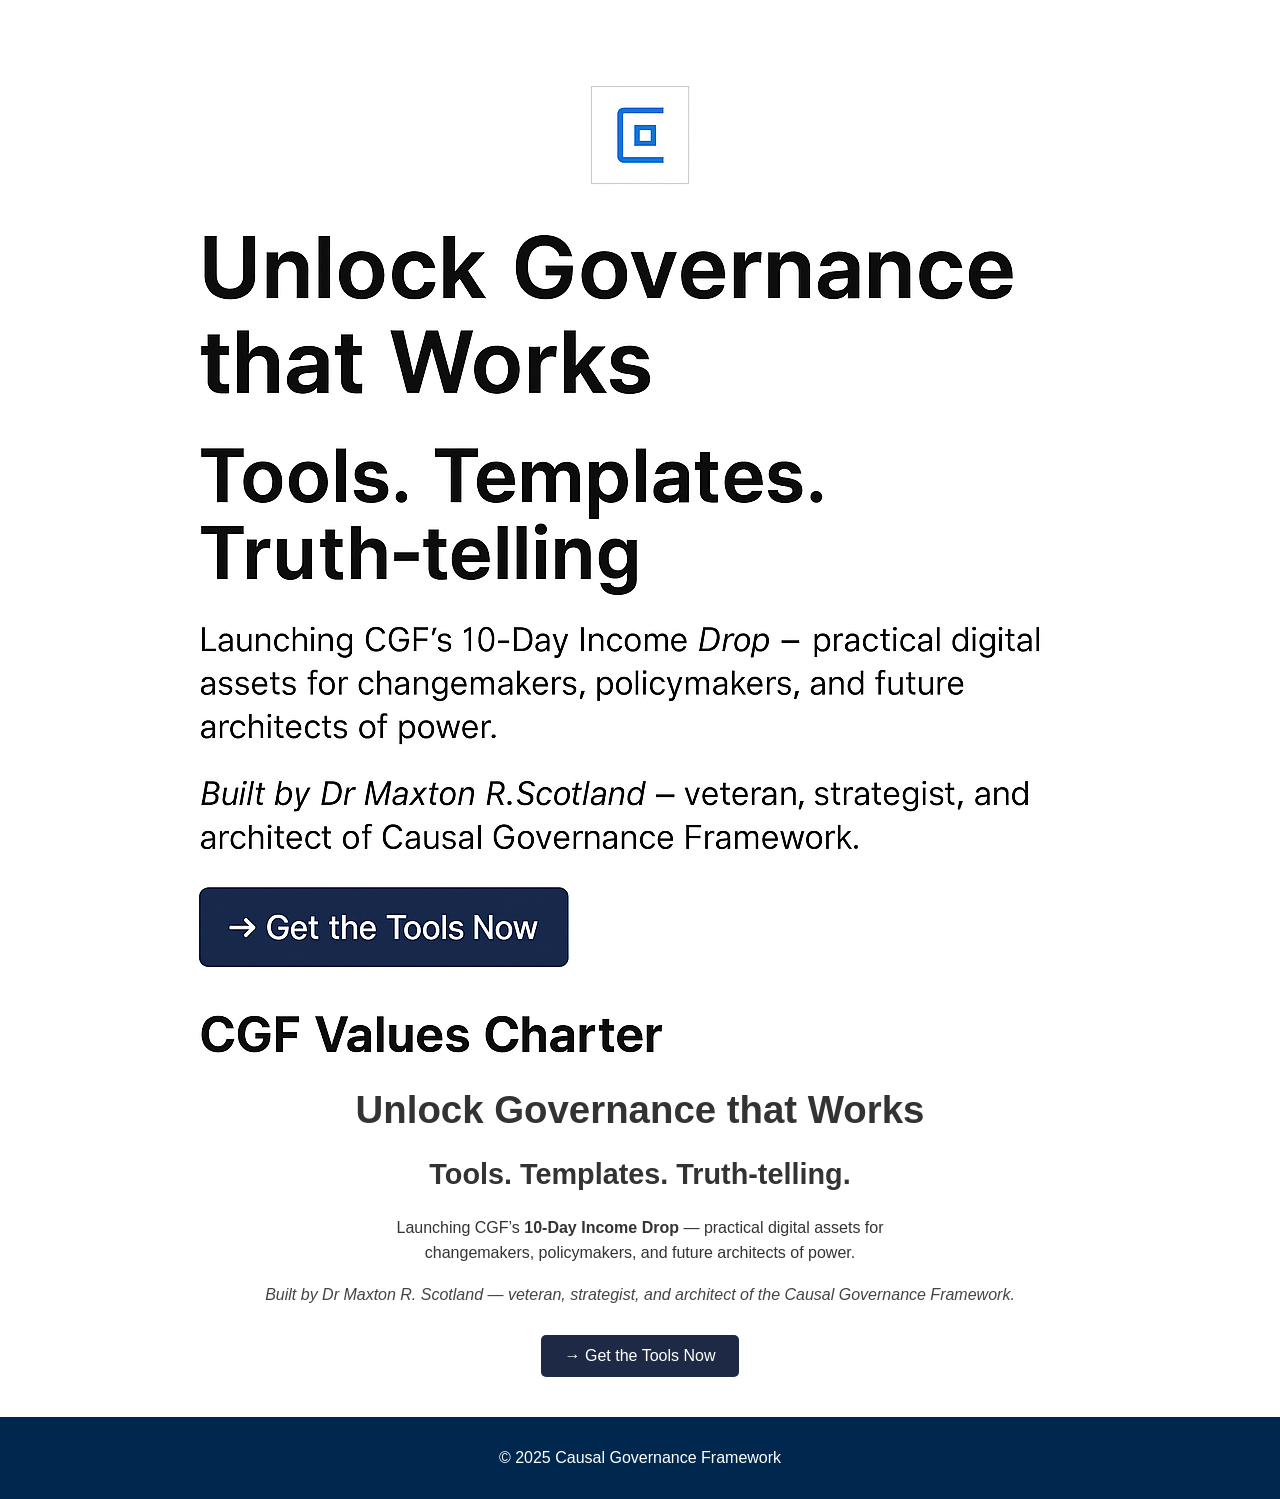
==== index.html @ 6850fcef "Initial commit" ====
<!DOCTYPE html>
<html lang="en">
<head>
    <meta charset="UTF-8">
    <meta name="viewport" content="width=device-width, initial-scale=1.0">
    <title>Causal Governance Framework</title>
    <link rel="stylesheet" href="style.css">
    <link rel="icon" href="assets/images/favicon.ico">
</head>
<body>
  <!-- CGF Homepage Hero with PNG Banner -->
  <div style="text-align: center; padding: 40px; background-color: #ffffff;">
    <img src="cgf-home-banner.png" alt="CGF Banner" style="max-width: 100%; height: auto;" />
    <h1 style="font-size: 2.4rem; font-weight: bold; margin-top: 20px;">Unlock Governance that Works</h1>
    <h2 style="font-size: 1.8rem; color: #333;">Tools. Templates. Truth-telling.</h2>
    <p style="max-width: 600px; margin: 20px auto; font-size: 1rem; line-height: 1.6;">
      Launching CGF’s <strong>10-Day Income Drop</strong> — practical digital assets for changemakers, policymakers, and future architects of power.
    </p>
    <p style="font-style: italic; color: #444;">
      Built by Dr Maxton R. Scotland — veteran, strategist, and architect of the Causal Governance Framework.
    </p>
    <a href="https://maxtonjoseph.gumroad.com" style="display: inline-block; background-color: #1e2a45; color: #fff; padding: 12px 24px; text-decoration: none; border-radius: 5px; margin-top: 15px;">
      → Get the Tools Now
    </a>
  </div>

  <footer>
    <p>&copy; 2025 Causal Governance Framework</p>
  </footer>
</body>


</html>
---- style.css ----
body {
    font-family: 'Inter', sans-serif;
    margin: 0;
    padding: 0;
    background-color: #f9f9f9;
    color: #333;
}
header {
    background-color: #00274d;
    color: white;
    padding: 1rem;
    text-align: center;
}
#logo {
    height: 60px;
}
main {
    padding: 2rem;
}
footer {
    background-color: #00274d;
    color: white;
    text-align: center;
    padding: 1rem;
}
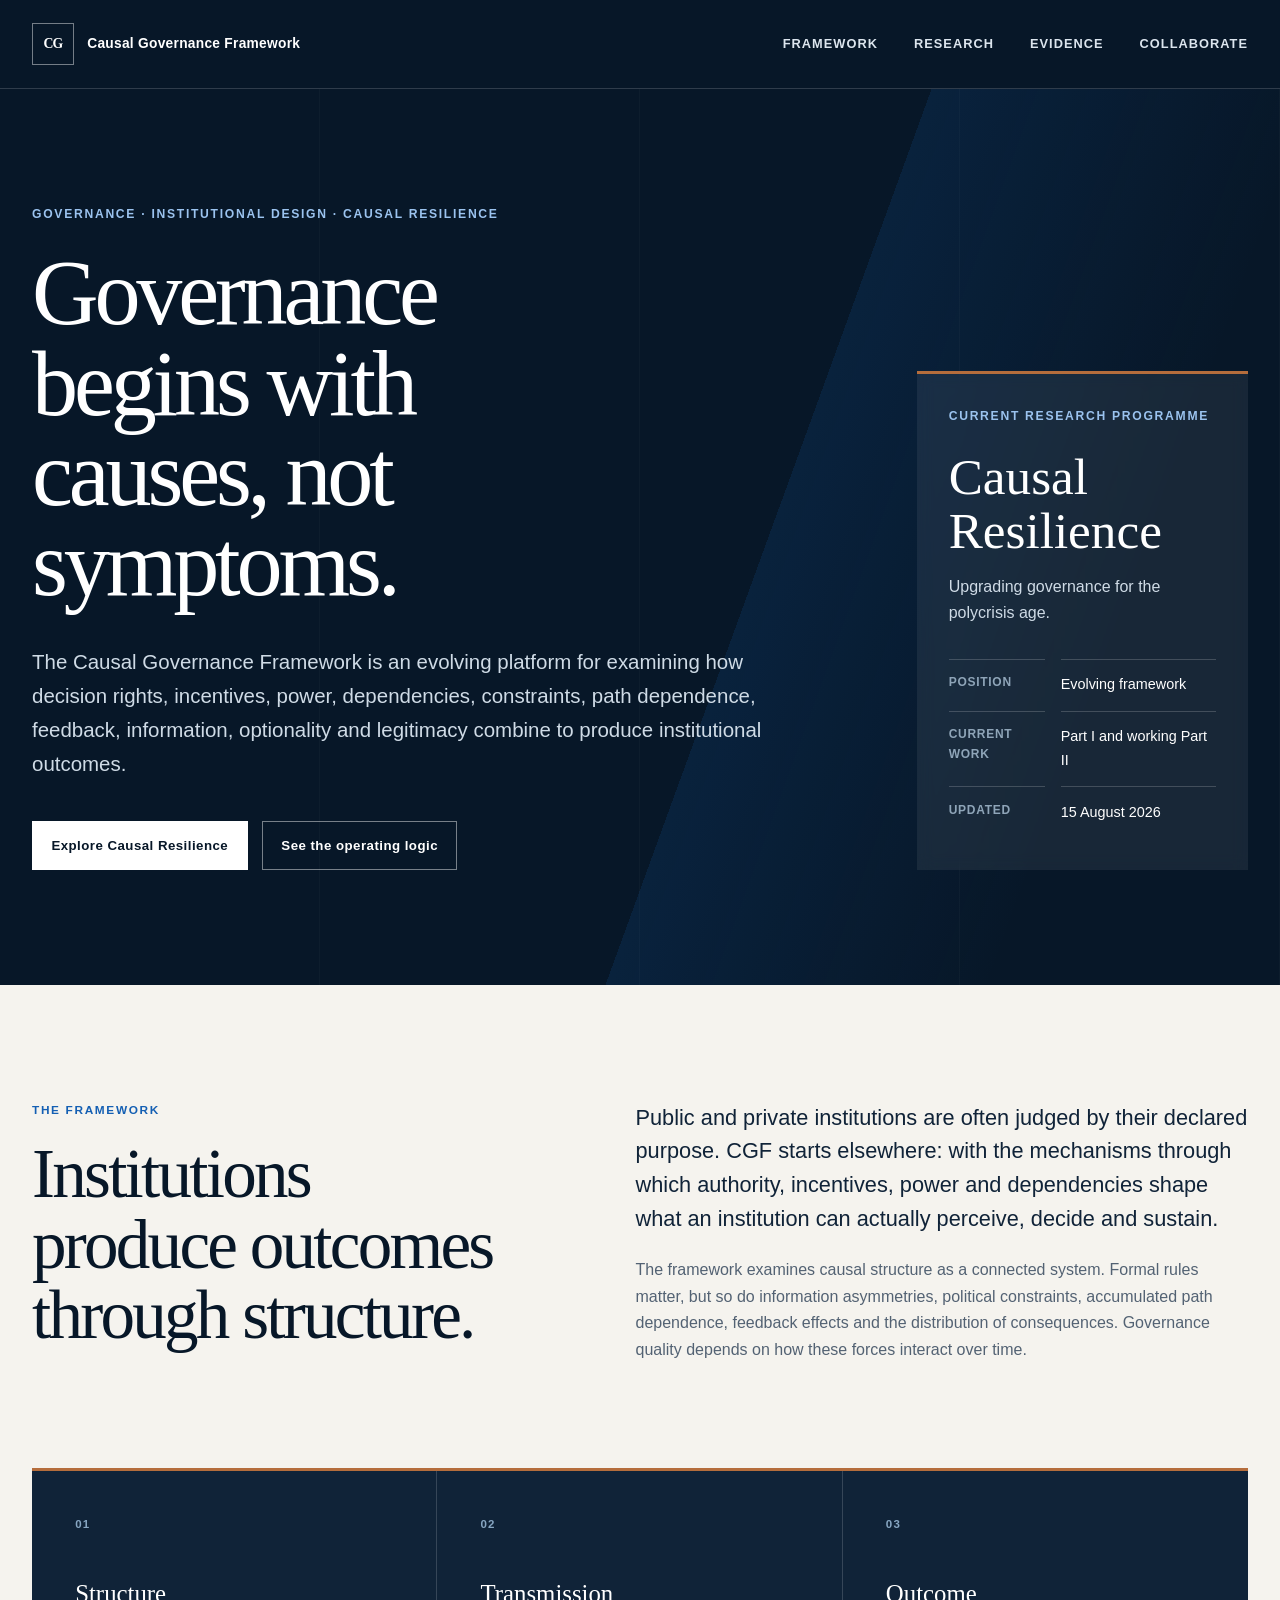
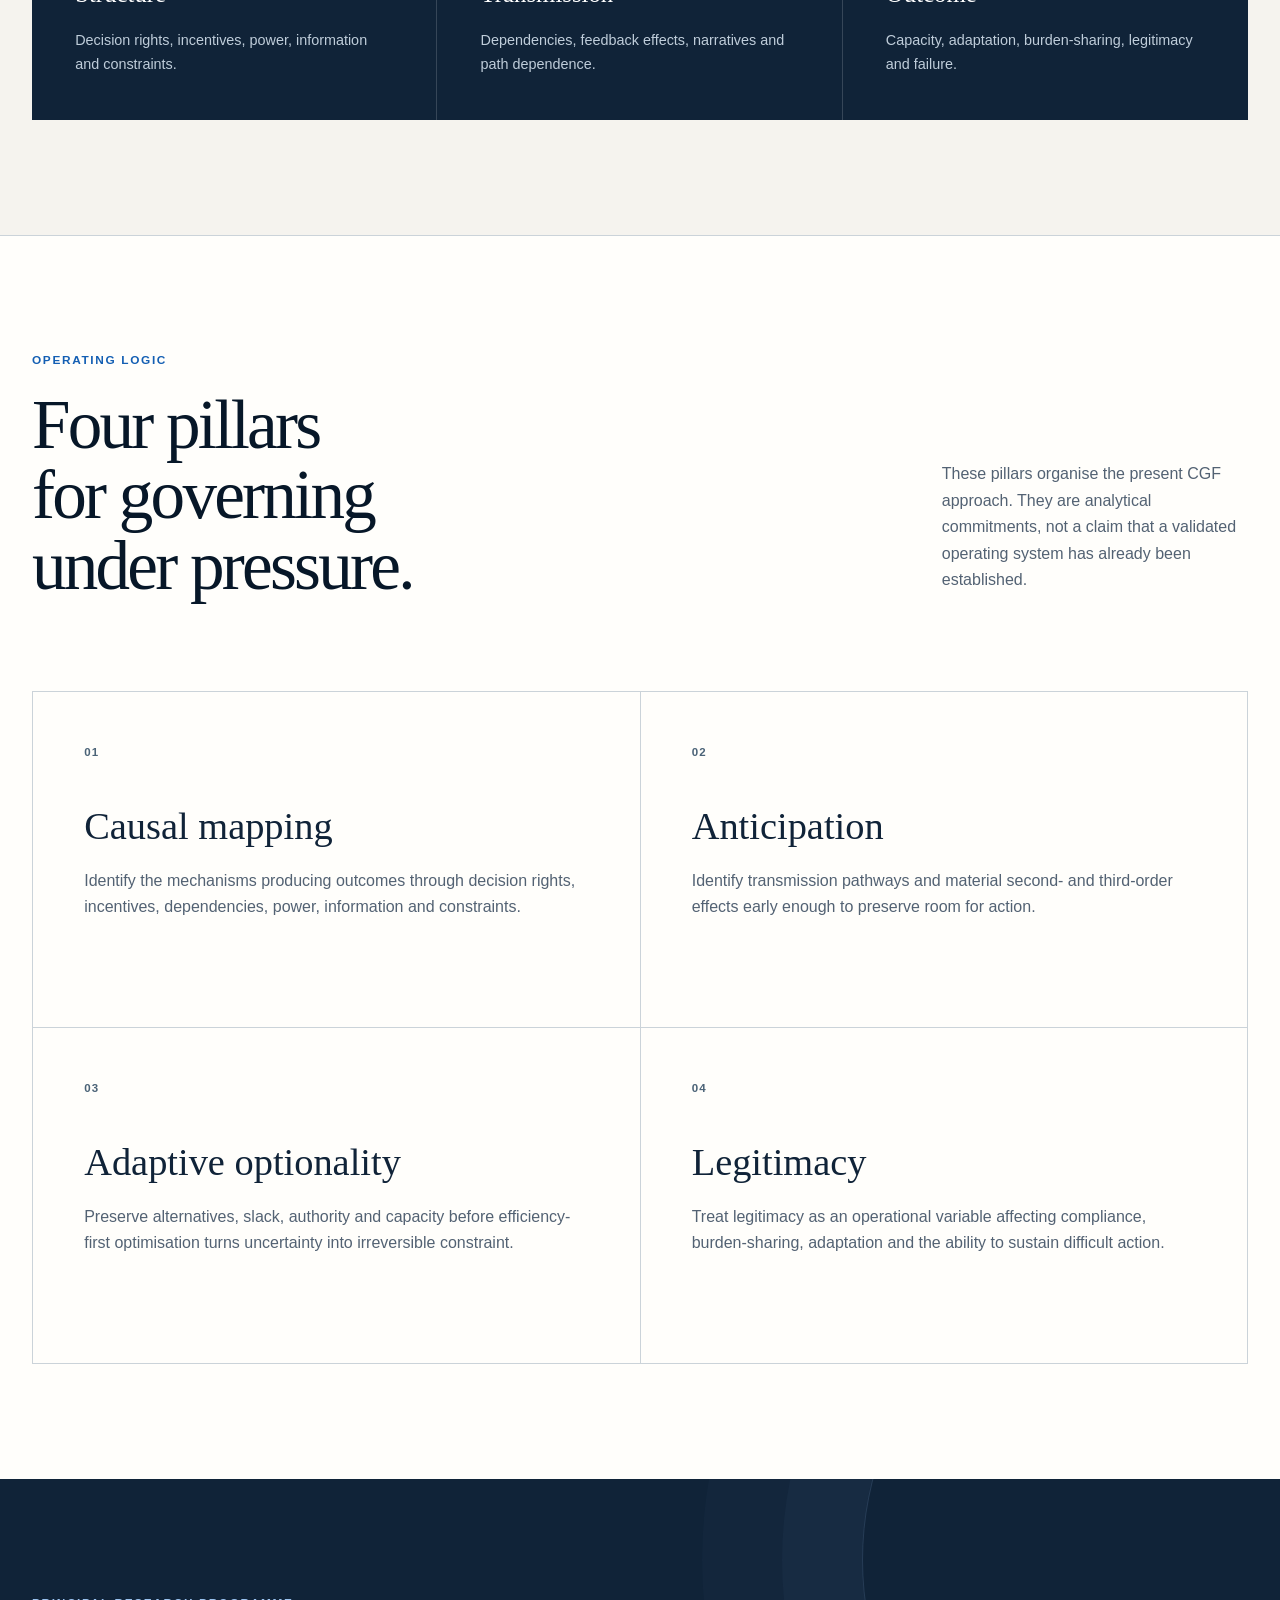
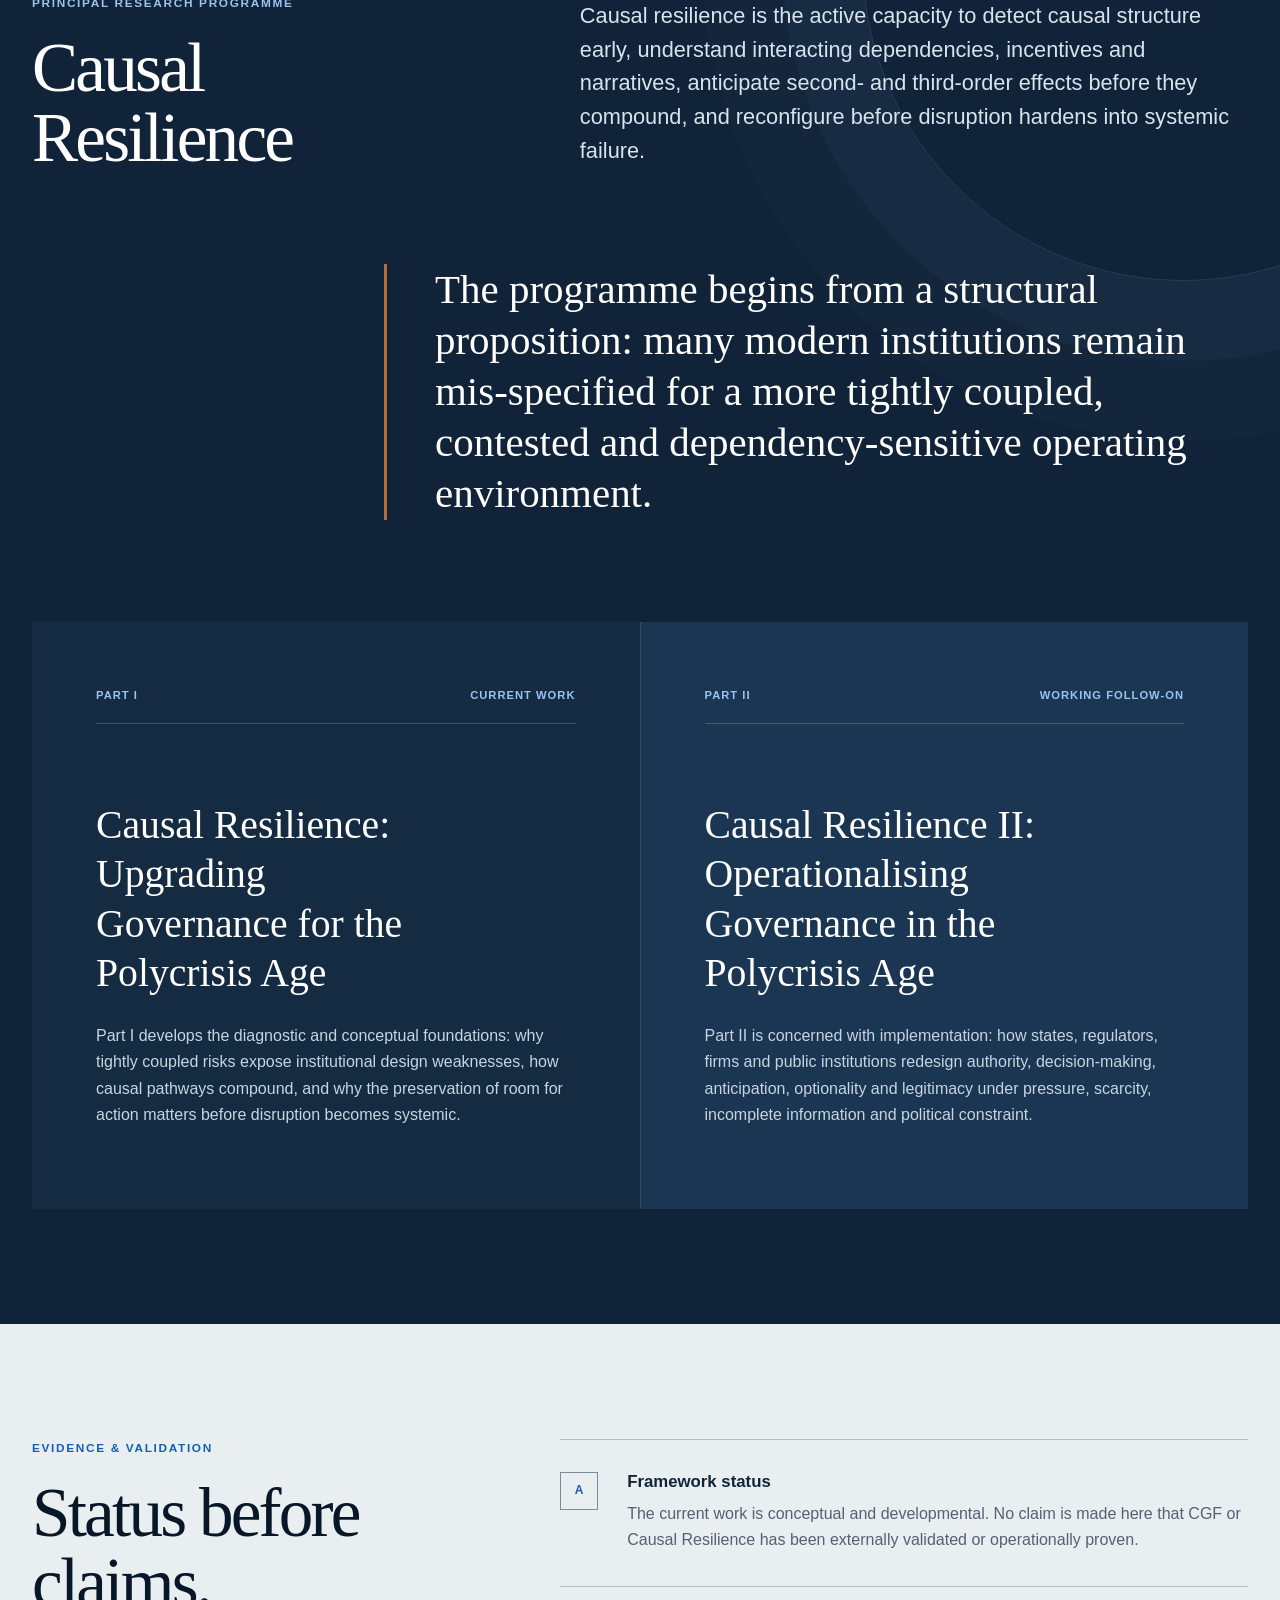
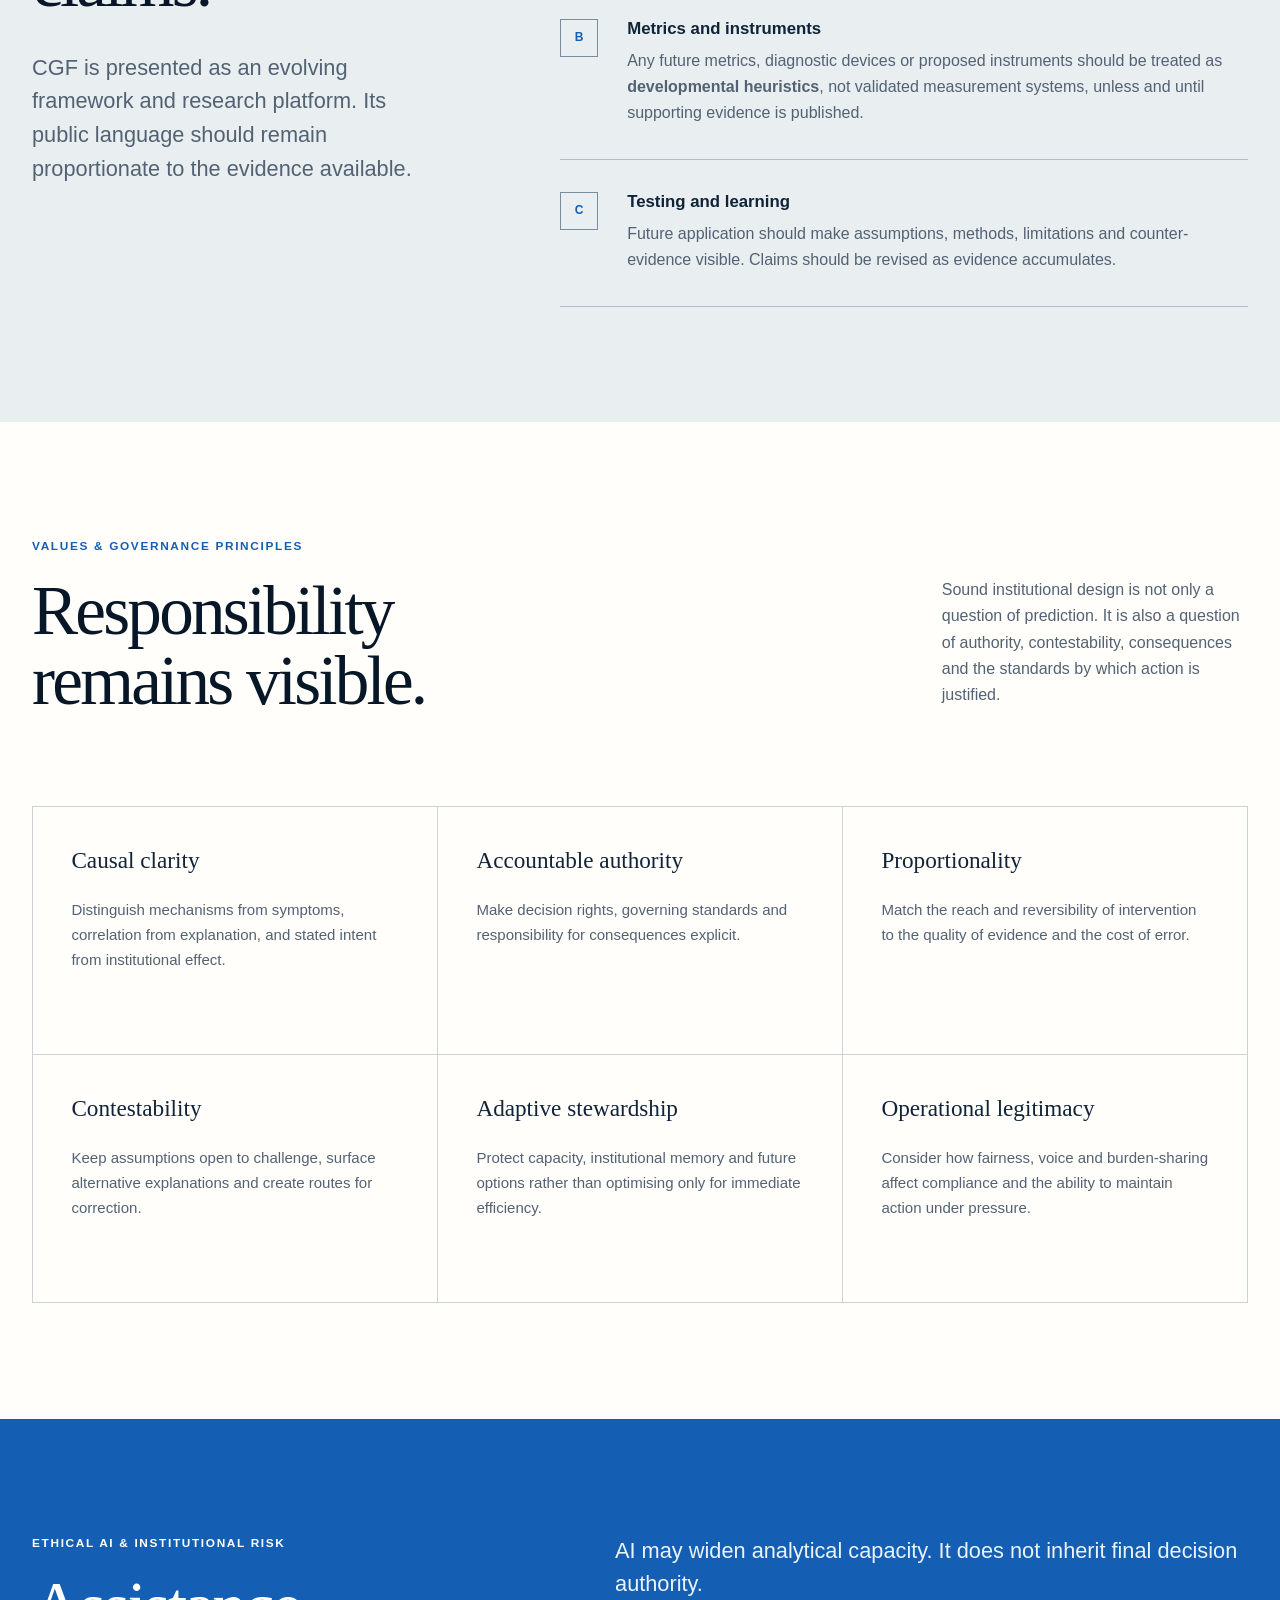
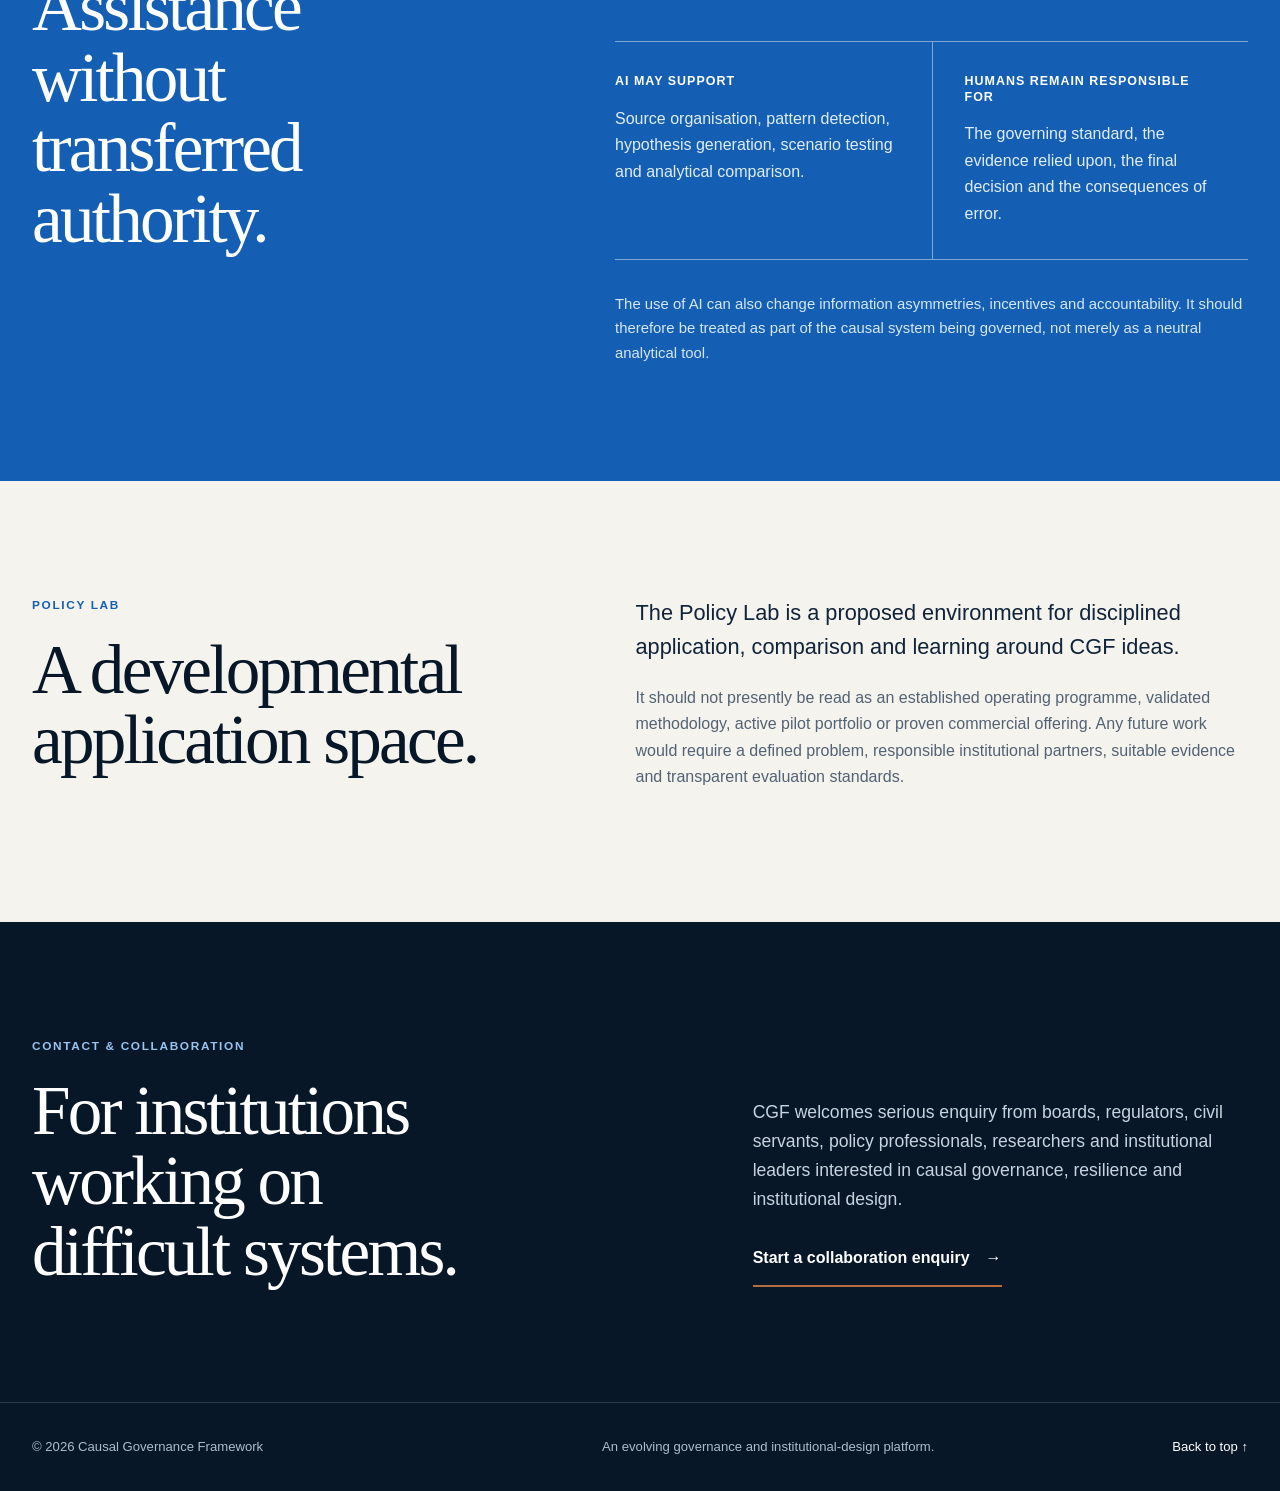
==== commit d5eb4ac1: "Rebuild CGF website for current Causal Resilience position" ====
--- a/index.html
+++ b/index.html
@@ -1,34 +1,307 @@
-
-<!DOCTYPE html>
-<html lang="en">
+<!doctype html>
+<html lang="en-GB">
 <head>
-    <meta charset="UTF-8">
-    <meta name="viewport" content="width=device-width, initial-scale=1.0">
-    <title>Causal Governance Framework</title>
-    <link rel="stylesheet" href="style.css">
-    <link rel="icon" href="assets/images/favicon.ico">
+  <meta charset="utf-8">
+  <meta name="viewport" content="width=device-width, initial-scale=1">
+  <title>Causal Governance Framework | Governance for the Polycrisis Age</title>
+  <meta name="description" content="An evolving governance and institutional-design framework for understanding causal structure and building resilience under conditions of complexity and constraint.">
+  <meta name="theme-color" content="#071728">
+  <meta name="robots" content="index, follow">
+  <link rel="canonical" href="https://www.causalgovernance.org/">
+  <link rel="icon" type="image/png" href="og.png">
+  <link rel="manifest" href="manifest.json">
+  <meta property="og:type" content="website">
+  <meta property="og:site_name" content="Causal Governance Framework">
+  <meta property="og:title" content="Causal Governance Framework | Governance for the Polycrisis Age">
+  <meta property="og:description" content="An evolving governance and institutional-design framework, and the home of the Causal Resilience research programme.">
+  <meta property="og:url" content="https://www.causalgovernance.org/">
+  <meta property="og:image" content="https://www.causalgovernance.org/og.png">
+  <meta property="og:image:width" content="1728">
+  <meta property="og:image:height" content="910">
+  <meta property="og:image:alt" content="Causal Governance Framework — Governance begins with causes, not symptoms.">
+  <meta name="twitter:card" content="summary_large_image">
+  <meta name="twitter:title" content="Causal Governance Framework | Governance for the Polycrisis Age">
+  <meta name="twitter:description" content="An evolving governance and institutional-design framework, and the home of the Causal Resilience research programme.">
+  <meta name="twitter:image" content="https://www.causalgovernance.org/og.png">
+  <meta name="twitter:image:alt" content="Causal Governance Framework — Governance begins with causes, not symptoms.">
+  <link rel="stylesheet" href="style.css">
 </head>
-<body>
-  <!-- CGF Homepage Hero with PNG Banner -->
-  <div style="text-align: center; padding: 40px; background-color: #ffffff;">
-    <img src="cgf-home-banner.png" alt="CGF Banner" style="max-width: 100%; height: auto;" />
-    <h1 style="font-size: 2.4rem; font-weight: bold; margin-top: 20px;">Unlock Governance that Works</h1>
-    <h2 style="font-size: 1.8rem; color: #333;">Tools. Templates. Truth-telling.</h2>
-    <p style="max-width: 600px; margin: 20px auto; font-size: 1rem; line-height: 1.6;">
-      Launching CGF’s <strong>10-Day Income Drop</strong> — practical digital assets for changemakers, policymakers, and future architects of power.
-    </p>
-    <p style="font-style: italic; color: #444;">
-      Built by Dr Maxton R. Scotland — veteran, strategist, and architect of the Causal Governance Framework.
-    </p>
-    <a href="https://maxtonjoseph.gumroad.com" style="display: inline-block; background-color: #1e2a45; color: #fff; padding: 12px 24px; text-decoration: none; border-radius: 5px; margin-top: 15px;">
-      → Get the Tools Now
-    </a>
-  </div>
-
-  <footer>
-    <p>&copy; 2025 Causal Governance Framework</p>
+<body id="top">
+  <a class="skip-link" href="#main-content">Skip to main content</a>
+
+  <header class="site-header">
+    <div class="shell header-inner">
+      <a class="brand" href="#top" aria-label="Causal Governance Framework home">
+        <span class="brand-mark" aria-hidden="true">CG</span>
+        <span class="brand-name">Causal Governance Framework</span>
+      </a>
+      <nav aria-label="Primary navigation">
+        <a href="#framework">Framework</a>
+        <a href="#research">Research</a>
+        <a href="#evidence">Evidence</a>
+        <a href="#collaborate">Collaborate</a>
+      </nav>
+    </div>
+  </header>
+
+  <main id="main-content" tabindex="-1">
+    <section class="hero" aria-labelledby="hero-title">
+      <div class="shell hero-grid">
+        <div class="hero-copy">
+          <p class="eyebrow">Governance &middot; Institutional design &middot; Causal resilience</p>
+          <h1 id="hero-title">Governance begins with causes, not symptoms.</h1>
+          <p class="hero-lede">The Causal Governance Framework is an evolving platform for examining how decision rights, incentives, power, dependencies, constraints, path dependence, feedback, information, optionality and legitimacy combine to produce institutional outcomes.</p>
+          <div class="hero-actions">
+            <a class="button button-primary" href="#research">Explore Causal Resilience</a>
+            <a class="button button-secondary" href="#framework">See the operating logic</a>
+          </div>
+        </div>
+
+        <aside class="status-card" aria-labelledby="status-title">
+          <p class="status-kicker">Current research programme</p>
+          <h2 id="status-title">Causal Resilience</h2>
+          <p>Upgrading governance for the polycrisis age.</p>
+          <dl>
+            <dt>Position</dt>
+            <dd>Evolving framework</dd>
+            <dt>Current work</dt>
+            <dd>Part I and working Part II</dd>
+            <dt>Updated</dt>
+            <dd>15 August 2026</dd>
+          </dl>
+        </aside>
+      </div>
+    </section>
+
+    <section class="section section-opening" id="framework" aria-labelledby="framework-title">
+      <div class="shell opening-grid">
+        <div>
+          <p class="section-label">The framework</p>
+          <h2 class="display-heading" id="framework-title">Institutions produce outcomes through structure.</h2>
+        </div>
+        <div class="opening-copy">
+          <p class="lead">Public and private institutions are often judged by their declared purpose. CGF starts elsewhere: with the mechanisms through which authority, incentives, power and dependencies shape what an institution can actually perceive, decide and sustain.</p>
+          <p>The framework examines causal structure as a connected system. Formal rules matter, but so do information asymmetries, political constraints, accumulated path dependence, feedback effects and the distribution of consequences. Governance quality depends on how these forces interact over time.</p>
+        </div>
+      </div>
+
+      <div class="shell mechanism-strip" aria-label="Core causal sequence">
+        <div>
+          <span>01</span>
+          <strong>Structure</strong>
+          <p>Decision rights, incentives, power, information and constraints.</p>
+        </div>
+        <div>
+          <span>02</span>
+          <strong>Transmission</strong>
+          <p>Dependencies, feedback effects, narratives and path dependence.</p>
+        </div>
+        <div>
+          <span>03</span>
+          <strong>Outcome</strong>
+          <p>Capacity, adaptation, burden-sharing, legitimacy and failure.</p>
+        </div>
+      </div>
+    </section>
+
+    <section class="section pillars-section" aria-labelledby="pillars-title">
+      <div class="shell">
+        <div class="section-heading-row">
+          <div>
+            <p class="section-label">Operating logic</p>
+            <h2 class="display-heading" id="pillars-title">Four pillars for governing under pressure.</h2>
+          </div>
+          <p>These pillars organise the present CGF approach. They are analytical commitments, not a claim that a validated operating system has already been established.</p>
+        </div>
+
+        <ol class="pillar-grid">
+          <li>
+            <span class="pillar-number">01</span>
+            <h3>Causal mapping</h3>
+            <p>Identify the mechanisms producing outcomes through decision rights, incentives, dependencies, power, information and constraints.</p>
+          </li>
+          <li>
+            <span class="pillar-number">02</span>
+            <h3>Anticipation</h3>
+            <p>Identify transmission pathways and material second- and third-order effects early enough to preserve room for action.</p>
+          </li>
+          <li>
+            <span class="pillar-number">03</span>
+            <h3>Adaptive optionality</h3>
+            <p>Preserve alternatives, slack, authority and capacity before efficiency-first optimisation turns uncertainty into irreversible constraint.</p>
+          </li>
+          <li>
+            <span class="pillar-number">04</span>
+            <h3>Legitimacy</h3>
+            <p>Treat legitimacy as an operational variable affecting compliance, burden-sharing, adaptation and the ability to sustain difficult action.</p>
+          </li>
+        </ol>
+      </div>
+    </section>
+
+    <section class="section research-section" id="research" aria-labelledby="research-title">
+      <div class="shell">
+        <div class="research-intro">
+          <div>
+            <p class="section-label section-label-light">Principal research programme</p>
+            <h2 class="display-heading" id="research-title">Causal Resilience</h2>
+          </div>
+          <p class="lead">Causal resilience is the active capacity to detect causal structure early, understand interacting dependencies, incentives and narratives, anticipate second- and third-order effects before they compound, and reconfigure before disruption hardens into systemic failure.</p>
+        </div>
+
+        <p class="research-proposition">The programme begins from a structural proposition: many modern institutions remain mis-specified for a more tightly coupled, contested and dependency-sensitive operating environment.</p>
+
+        <div class="research-parts">
+          <article class="research-card">
+            <div class="card-status">
+              <span>Part I</span>
+              <span>Current work</span>
+            </div>
+            <h3>Causal Resilience: Upgrading Governance for the Polycrisis Age</h3>
+            <p>Part I develops the diagnostic and conceptual foundations: why tightly coupled risks expose institutional design weaknesses, how causal pathways compound, and why the preservation of room for action matters before disruption becomes systemic.</p>
+          </article>
+
+          <article class="research-card research-card-accent">
+            <div class="card-status">
+              <span>Part II</span>
+              <span>Working follow-on</span>
+            </div>
+            <h3>Causal Resilience II: Operationalising Governance in the Polycrisis Age</h3>
+            <p>Part II is concerned with implementation: how states, regulators, firms and public institutions redesign authority, decision-making, anticipation, optionality and legitimacy under pressure, scarcity, incomplete information and political constraint.</p>
+          </article>
+        </div>
+      </div>
+    </section>
+
+    <section class="section evidence-section" id="evidence" aria-labelledby="evidence-title">
+      <div class="shell evidence-grid">
+        <div class="evidence-heading">
+          <p class="section-label">Evidence &amp; validation</p>
+          <h2 class="display-heading" id="evidence-title">Status before claims.</h2>
+          <p class="lead">CGF is presented as an evolving framework and research platform. Its public language should remain proportionate to the evidence available.</p>
+        </div>
+
+        <div class="status-list">
+          <article>
+            <span class="status-symbol" aria-hidden="true">A</span>
+            <div>
+              <h3>Framework status</h3>
+              <p>The current work is conceptual and developmental. No claim is made here that CGF or Causal Resilience has been externally validated or operationally proven.</p>
+            </div>
+          </article>
+          <article>
+            <span class="status-symbol" aria-hidden="true">B</span>
+            <div>
+              <h3>Metrics and instruments</h3>
+              <p>Any future metrics, diagnostic devices or proposed instruments should be treated as <strong>developmental heuristics</strong>, not validated measurement systems, unless and until supporting evidence is published.</p>
+            </div>
+          </article>
+          <article>
+            <span class="status-symbol" aria-hidden="true">C</span>
+            <div>
+              <h3>Testing and learning</h3>
+              <p>Future application should make assumptions, methods, limitations and counter-evidence visible. Claims should be revised as evidence accumulates.</p>
+            </div>
+          </article>
+        </div>
+      </div>
+    </section>
+
+    <section class="section principles-section" id="principles" aria-labelledby="principles-title">
+      <div class="shell">
+        <div class="section-heading-row">
+          <div>
+            <p class="section-label">Values &amp; governance principles</p>
+            <h2 class="display-heading" id="principles-title">Responsibility remains visible.</h2>
+          </div>
+          <p>Sound institutional design is not only a question of prediction. It is also a question of authority, contestability, consequences and the standards by which action is justified.</p>
+        </div>
+
+        <div class="principle-grid">
+          <article>
+            <h3>Causal clarity</h3>
+            <p>Distinguish mechanisms from symptoms, correlation from explanation, and stated intent from institutional effect.</p>
+          </article>
+          <article>
+            <h3>Accountable authority</h3>
+            <p>Make decision rights, governing standards and responsibility for consequences explicit.</p>
+          </article>
+          <article>
+            <h3>Proportionality</h3>
+            <p>Match the reach and reversibility of intervention to the quality of evidence and the cost of error.</p>
+          </article>
+          <article>
+            <h3>Contestability</h3>
+            <p>Keep assumptions open to challenge, surface alternative explanations and create routes for correction.</p>
+          </article>
+          <article>
+            <h3>Adaptive stewardship</h3>
+            <p>Protect capacity, institutional memory and future options rather than optimising only for immediate efficiency.</p>
+          </article>
+          <article>
+            <h3>Operational legitimacy</h3>
+            <p>Consider how fairness, voice and burden-sharing affect compliance and the ability to maintain action under pressure.</p>
+          </article>
+        </div>
+      </div>
+    </section>
+
+    <section class="section ai-section" id="ai" aria-labelledby="ai-title">
+      <div class="shell ai-grid">
+        <div>
+          <p class="section-label section-label-light">Ethical AI &amp; institutional risk</p>
+          <h2 class="display-heading" id="ai-title">Assistance without transferred authority.</h2>
+        </div>
+        <div>
+          <p class="lead">AI may widen analytical capacity. It does not inherit final decision authority.</p>
+          <div class="ai-boundaries">
+            <article>
+              <h3>AI may support</h3>
+              <p>Source organisation, pattern detection, hypothesis generation, scenario testing and analytical comparison.</p>
+            </article>
+            <article>
+              <h3>Humans remain responsible for</h3>
+              <p>The governing standard, the evidence relied upon, the final decision and the consequences of error.</p>
+            </article>
+          </div>
+          <p class="ai-note">The use of AI can also change information asymmetries, incentives and accountability. It should therefore be treated as part of the causal system being governed, not merely as a neutral analytical tool.</p>
+        </div>
+      </div>
+    </section>
+
+    <section class="section lab-section" aria-labelledby="lab-title">
+      <div class="shell lab-grid">
+        <div>
+          <p class="section-label">Policy Lab</p>
+          <h2 class="display-heading" id="lab-title">A developmental application space.</h2>
+        </div>
+        <div>
+          <p class="lead">The Policy Lab is a proposed environment for disciplined application, comparison and learning around CGF ideas.</p>
+          <p>It should not presently be read as an established operating programme, validated methodology, active pilot portfolio or proven commercial offering. Any future work would require a defined problem, responsible institutional partners, suitable evidence and transparent evaluation standards.</p>
+        </div>
+      </div>
+    </section>
+
+    <section class="section collaboration-section" id="collaborate" aria-labelledby="collaborate-title">
+      <div class="shell collaboration-grid">
+        <div>
+          <p class="section-label section-label-light">Contact &amp; collaboration</p>
+          <h2 class="display-heading" id="collaborate-title">For institutions working on difficult systems.</h2>
+        </div>
+        <div class="collaboration-copy">
+          <p>CGF welcomes serious enquiry from boards, regulators, civil servants, policy professionals, researchers and institutional leaders interested in causal governance, resilience and institutional design.</p>
+          <a class="text-link" href="mailto:maxton.joseph@gmail.com?subject=CGF%20collaboration%20enquiry">Start a collaboration enquiry <span aria-hidden="true">&rarr;</span></a>
+        </div>
+      </div>
+    </section>
+  </main>
+
+  <footer class="site-footer">
+    <div class="shell footer-inner">
+      <p>&copy; 2026 Causal Governance Framework</p>
+      <p>An evolving governance and institutional-design platform.</p>
+      <a href="#top">Back to top <span aria-hidden="true">&uarr;</span></a>
+    </div>
   </footer>
 </body>
-
-
 </html>
--- a/style.css
+++ b/style.css
@@ -1,26 +1,893 @@
+:root {
+  --ink: #102338;
+  --ink-deep: #071728;
+  --paper: #f5f3ee;
+  --paper-bright: #fffefb;
+  --blue: #145fb3;
+  --blue-light: #dbe9f7;
+  --copper: #b56d3c;
+  --line: #cbd3d9;
+  --muted: #536273;
+  --shell: 76rem;
+}
+
+* {
+  box-sizing: border-box;
+}
+
+html {
+  scroll-behavior: smooth;
+}
 
 body {
-    font-family: 'Inter', sans-serif;
-    margin: 0;
-    padding: 0;
-    background-color: #f9f9f9;
-    color: #333;
-}
-header {
-    background-color: #00274d;
-    color: white;
-    padding: 1rem;
-    text-align: center;
-}
-#logo {
-    height: 60px;
-}
-main {
-    padding: 2rem;
-}
-footer {
-    background-color: #00274d;
-    color: white;
-    text-align: center;
-    padding: 1rem;
-}
+  margin: 0;
+  background: var(--paper);
+  color: var(--ink);
+  font-family: "Avenir Next", Avenir, "Segoe UI", sans-serif;
+  font-size: 1rem;
+  line-height: 1.65;
+}
+
+a {
+  color: inherit;
+}
+
+:focus-visible {
+  outline: 3px solid var(--copper);
+  outline-offset: 4px;
+}
+
+.skip-link {
+  position: fixed;
+  z-index: 100;
+  top: 0.75rem;
+  left: 0.75rem;
+  padding: 0.7rem 1rem;
+  background: var(--paper-bright);
+  color: var(--ink-deep);
+  transform: translateY(-200%);
+}
+
+.skip-link:focus {
+  transform: translateY(0);
+}
+
+.shell {
+  width: min(calc(100% - 3rem), var(--shell));
+  margin-inline: auto;
+}
+
+.site-header {
+  position: relative;
+  z-index: 10;
+  border-bottom: 1px solid rgb(255 255 255 / 16%);
+  background: var(--ink-deep);
+  color: #fff;
+}
+
+.header-inner {
+  min-height: 5.5rem;
+  display: flex;
+  align-items: center;
+  justify-content: space-between;
+  gap: 2rem;
+}
+
+.brand {
+  display: inline-flex;
+  align-items: center;
+  gap: 0.85rem;
+  font-size: 0.86rem;
+  font-weight: 700;
+  letter-spacing: 0.02em;
+  text-decoration: none;
+}
+
+.brand-mark {
+  width: 2.6rem;
+  height: 2.6rem;
+  display: grid;
+  place-items: center;
+  border: 1px solid rgb(255 255 255 / 44%);
+  color: #fff;
+  font-family: Georgia, "Times New Roman", serif;
+  font-weight: 700;
+  letter-spacing: -0.08em;
+}
+
+nav {
+  display: flex;
+  align-items: center;
+  gap: clamp(1rem, 3vw, 2.25rem);
+}
+
+nav a {
+  padding-block: 0.35rem;
+  color: #dce5ee;
+  font-size: 0.8rem;
+  font-weight: 700;
+  letter-spacing: 0.08em;
+  text-decoration: none;
+  text-transform: uppercase;
+}
+
+nav a:hover,
+nav a:focus-visible {
+  color: #fff;
+  text-decoration: underline;
+  text-underline-offset: 0.35rem;
+}
+
+.hero {
+  position: relative;
+  overflow: hidden;
+  padding: clamp(4.5rem, 9vw, 8.5rem) 0 clamp(5rem, 9vw, 8rem);
+  background: var(--ink-deep);
+  color: #fff;
+}
+
+.hero::before {
+  position: absolute;
+  inset: 0;
+  background:
+    linear-gradient(110deg, transparent 58%, rgb(20 95 179 / 15%) 58%, transparent 82%),
+    repeating-linear-gradient(90deg, transparent 0, transparent calc(25% - 1px), rgb(255 255 255 / 5%) 25%);
+  content: "";
+  pointer-events: none;
+}
+
+.hero-grid {
+  position: relative;
+  display: grid;
+  grid-template-columns: minmax(0, 1.7fr) minmax(18rem, 0.72fr);
+  gap: clamp(3rem, 8vw, 7rem);
+  align-items: end;
+}
+
+.eyebrow,
+.status-kicker {
+  margin: 0 0 1.5rem;
+  color: #9bc3ef;
+  font-size: 0.76rem;
+  font-weight: 800;
+  letter-spacing: 0.14em;
+  text-transform: uppercase;
+}
+
+h1,
+h2 {
+  font-family: Georgia, "Times New Roman", serif;
+  font-weight: 400;
+}
+
+h3 {
+  margin-top: 0;
+  line-height: 1.25;
+}
+
+h1 {
+  max-width: 13ch;
+  margin: 0;
+  font-size: clamp(3.2rem, 7.2vw, 6.7rem);
+  line-height: 0.98;
+  letter-spacing: -0.045em;
+  text-wrap: balance;
+}
+
+.hero-lede {
+  max-width: 49rem;
+  margin: 2.25rem 0 0;
+  color: #cfdbe6;
+  font-size: clamp(1.06rem, 1.6vw, 1.28rem);
+}
+
+.hero-actions {
+  display: flex;
+  flex-wrap: wrap;
+  gap: 0.9rem;
+  margin-top: 2.5rem;
+}
+
+.button {
+  display: inline-flex;
+  min-height: 3.1rem;
+  align-items: center;
+  justify-content: center;
+  padding: 0.7rem 1.15rem;
+  border: 1px solid transparent;
+  font-size: 0.83rem;
+  font-weight: 800;
+  letter-spacing: 0.035em;
+  text-decoration: none;
+}
+
+.button-primary {
+  background: #fff;
+  color: var(--ink-deep);
+}
+
+.button-secondary {
+  border-color: rgb(255 255 255 / 45%);
+  color: #fff;
+}
+
+.button:hover,
+.button:focus-visible {
+  outline: 3px solid var(--copper);
+  outline-offset: 3px;
+}
+
+.status-card {
+  border-top: 3px solid var(--copper);
+  padding: 2rem;
+  background: rgb(255 255 255 / 7%);
+  backdrop-filter: blur(8px);
+}
+
+.status-card h2 {
+  margin: 0;
+  font-size: clamp(2.25rem, 4vw, 3.4rem);
+  line-height: 1.05;
+}
+
+.status-card > p:not(.status-kicker) {
+  margin: 1rem 0 2rem;
+  color: #cfdbe6;
+}
+
+.status-card dl {
+  margin: 0;
+  display: grid;
+  grid-template-columns: 6rem 1fr;
+  column-gap: 1rem;
+}
+
+.status-card dt,
+.status-card dd {
+  padding: 0.85rem 0;
+  border-top: 1px solid rgb(255 255 255 / 18%);
+}
+
+.status-card dt {
+  color: #8fa5b8;
+  font-size: 0.75rem;
+  font-weight: 700;
+  letter-spacing: 0.06em;
+  text-transform: uppercase;
+}
+
+.status-card dd {
+  margin: 0;
+  font-size: 0.9rem;
+}
+
+.section {
+  padding: clamp(5rem, 9vw, 8.5rem) 0;
+  scroll-margin-top: 1rem;
+}
+
+.section-label {
+  margin: 0 0 1.2rem;
+  color: var(--blue);
+  font-size: 0.74rem;
+  font-weight: 800;
+  letter-spacing: 0.14em;
+  text-transform: uppercase;
+}
+
+.section-label-light {
+  color: #9bc3ef;
+}
+
+.display-heading {
+  max-width: 15ch;
+  margin: 0;
+  color: var(--ink-deep);
+  font-size: clamp(2.7rem, 5.4vw, 5rem);
+  line-height: 1.02;
+  letter-spacing: -0.04em;
+  text-wrap: balance;
+}
+
+.lead {
+  margin-top: 0;
+  font-size: clamp(1.1rem, 1.75vw, 1.36rem);
+  line-height: 1.55;
+}
+
+.opening-grid,
+.lab-grid {
+  display: grid;
+  grid-template-columns: minmax(0, 0.9fr) minmax(20rem, 1.1fr);
+  gap: clamp(3rem, 8vw, 7.5rem);
+}
+
+.opening-copy {
+  max-width: 43rem;
+}
+
+.opening-copy p:last-child,
+.lab-grid p:last-child {
+  color: var(--muted);
+}
+
+.mechanism-strip {
+  display: grid;
+  grid-template-columns: repeat(3, 1fr);
+  margin-top: clamp(4rem, 7vw, 6.5rem);
+  border-top: 3px solid var(--copper);
+  background: var(--ink);
+  color: #fff;
+}
+
+.mechanism-strip div {
+  min-height: 14rem;
+  padding: clamp(1.5rem, 3.5vw, 2.7rem);
+  border-right: 1px solid rgb(255 255 255 / 16%);
+}
+
+.mechanism-strip div:last-child {
+  border-right: 0;
+}
+
+.mechanism-strip span,
+.pillar-number {
+  display: block;
+  margin-bottom: 2.5rem;
+  color: #87a6c2;
+  font-size: 0.72rem;
+  font-weight: 800;
+  letter-spacing: 0.1em;
+}
+
+.pillar-number {
+  color: #4b6377;
+}
+
+.mechanism-strip strong {
+  display: block;
+  font-family: Georgia, "Times New Roman", serif;
+  font-size: 1.55rem;
+  font-weight: 400;
+}
+
+.mechanism-strip p {
+  margin-bottom: 0;
+  color: #bfcdda;
+  font-size: 0.9rem;
+}
+
+.pillars-section {
+  border-top: 1px solid var(--line);
+  background: var(--paper-bright);
+}
+
+.section-heading-row {
+  display: grid;
+  grid-template-columns: minmax(0, 1.45fr) minmax(18rem, 0.55fr);
+  gap: clamp(3rem, 8vw, 7rem);
+  align-items: end;
+}
+
+.section-heading-row > p {
+  margin: 0 0 0.5rem;
+  color: var(--muted);
+}
+
+.pillar-grid {
+  display: grid;
+  grid-template-columns: repeat(2, 1fr);
+  margin: clamp(4rem, 7vw, 6.5rem) 0 0;
+  padding: 0;
+  border-top: 1px solid var(--line);
+  border-left: 1px solid var(--line);
+  list-style: none;
+}
+
+.pillar-grid li {
+  min-height: 21rem;
+  padding: clamp(1.75rem, 4vw, 3.25rem);
+  border-right: 1px solid var(--line);
+  border-bottom: 1px solid var(--line);
+}
+
+.pillar-grid h3 {
+  margin-bottom: 1.1rem;
+  font-family: Georgia, "Times New Roman", serif;
+  font-size: clamp(1.7rem, 3vw, 2.4rem);
+  font-weight: 400;
+}
+
+.pillar-grid p {
+  max-width: 34rem;
+  color: var(--muted);
+}
+
+.research-section {
+  position: relative;
+  overflow: hidden;
+  background: var(--ink);
+  color: #fff;
+}
+
+.research-section::after {
+  position: absolute;
+  top: -15rem;
+  right: -14rem;
+  width: 40rem;
+  height: 40rem;
+  border: 1px solid rgb(155 195 239 / 16%);
+  border-radius: 50%;
+  box-shadow: 0 0 0 5rem rgb(155 195 239 / 3%), 0 0 0 10rem rgb(155 195 239 / 2%);
+  content: "";
+  pointer-events: none;
+}
+
+.research-section .shell {
+  position: relative;
+  z-index: 1;
+}
+
+.research-section .display-heading,
+.ai-section .display-heading,
+.collaboration-section .display-heading {
+  color: #fff;
+}
+
+.research-intro {
+  display: grid;
+  grid-template-columns: minmax(0, 0.8fr) minmax(20rem, 1.2fr);
+  gap: clamp(3rem, 8vw, 8rem);
+  align-items: end;
+}
+
+.research-intro .lead {
+  margin-bottom: 0.4rem;
+  color: #d7e3ed;
+}
+
+.research-proposition {
+  max-width: 54rem;
+  margin: clamp(3.5rem, 7vw, 6rem) 0 0 auto;
+  padding-left: clamp(1.5rem, 4vw, 3rem);
+  border-left: 3px solid var(--copper);
+  color: #fff;
+  font-family: Georgia, "Times New Roman", serif;
+  font-size: clamp(1.65rem, 3.2vw, 2.8rem);
+  line-height: 1.25;
+}
+
+.research-parts {
+  display: grid;
+  grid-template-columns: repeat(2, 1fr);
+  gap: 1px;
+  margin-top: clamp(4rem, 8vw, 7rem);
+  background: rgb(255 255 255 / 18%);
+}
+
+.research-card {
+  min-height: 30rem;
+  padding: clamp(2rem, 5vw, 4rem);
+  background: #152b42;
+}
+
+.research-card-accent {
+  background: #1a3652;
+}
+
+.card-status {
+  display: flex;
+  justify-content: space-between;
+  gap: 1rem;
+  padding-bottom: 1.15rem;
+  border-bottom: 1px solid rgb(255 255 255 / 20%);
+  color: #9bc3ef;
+  font-size: 0.7rem;
+  font-weight: 800;
+  letter-spacing: 0.09em;
+  text-transform: uppercase;
+}
+
+.research-card h3 {
+  max-width: 18ch;
+  margin: clamp(3rem, 6vw, 5rem) 0 1.5rem;
+  font-family: Georgia, "Times New Roman", serif;
+  font-size: clamp(1.75rem, 3.1vw, 2.7rem);
+  font-weight: 400;
+}
+
+.research-card p {
+  color: #c6d5e1;
+}
+
+.evidence-section {
+  background: #e9eef1;
+}
+
+.evidence-grid {
+  display: grid;
+  grid-template-columns: minmax(18rem, 0.75fr) minmax(24rem, 1.25fr);
+  gap: clamp(3.5rem, 9vw, 8.5rem);
+}
+
+.evidence-heading {
+  align-self: start;
+}
+
+.evidence-heading .lead {
+  margin-top: 2rem;
+  color: var(--muted);
+}
+
+.status-list {
+  border-top: 1px solid #aebcc7;
+}
+
+.status-list article {
+  display: grid;
+  grid-template-columns: 2.8rem 1fr;
+  gap: 1.4rem;
+  padding: 2rem 0;
+  border-bottom: 1px solid #aebcc7;
+}
+
+.status-symbol {
+  width: 2.4rem;
+  height: 2.4rem;
+  display: grid;
+  place-items: center;
+  border: 1px solid #7a8d9e;
+  color: var(--blue);
+  font-size: 0.75rem;
+  font-weight: 800;
+}
+
+.status-list h3 {
+  margin-bottom: 0.5rem;
+  font-size: 1.05rem;
+}
+
+.status-list p {
+  margin: 0;
+  color: var(--muted);
+}
+
+.principles-section {
+  background: var(--paper-bright);
+}
+
+.principle-grid {
+  display: grid;
+  grid-template-columns: repeat(3, 1fr);
+  gap: 0;
+  margin-top: clamp(4rem, 7vw, 6.5rem);
+  border-top: 1px solid var(--line);
+  border-left: 1px solid var(--line);
+}
+
+.principle-grid article {
+  min-height: 15.5rem;
+  padding: clamp(1.5rem, 3vw, 2.5rem);
+  border-right: 1px solid var(--line);
+  border-bottom: 1px solid var(--line);
+}
+
+.principle-grid h3 {
+  font-family: Georgia, "Times New Roman", serif;
+  font-size: 1.45rem;
+  font-weight: 400;
+}
+
+.principle-grid p {
+  margin-bottom: 0;
+  color: var(--muted);
+  font-size: 0.94rem;
+}
+
+.ai-section {
+  background: var(--blue);
+  color: #fff;
+}
+
+.ai-section .section-label-light {
+  color: #fff;
+}
+
+.ai-grid {
+  display: grid;
+  grid-template-columns: minmax(0, 0.85fr) minmax(22rem, 1.15fr);
+  gap: clamp(3.5rem, 9vw, 8.5rem);
+}
+
+.ai-grid > div:last-child > .lead {
+  color: #eaf3fc;
+}
+
+.ai-boundaries {
+  display: grid;
+  grid-template-columns: repeat(2, 1fr);
+  margin-top: 2.5rem;
+  border-top: 1px solid rgb(255 255 255 / 45%);
+  border-bottom: 1px solid rgb(255 255 255 / 45%);
+}
+
+.ai-boundaries article {
+  padding: 2rem 2rem 2rem 0;
+}
+
+.ai-boundaries article + article {
+  padding-left: 2rem;
+  border-left: 1px solid rgb(255 255 255 / 45%);
+}
+
+.ai-boundaries h3 {
+  font-size: 0.78rem;
+  letter-spacing: 0.08em;
+  text-transform: uppercase;
+}
+
+.ai-boundaries p {
+  margin-bottom: 0;
+  color: #e1edf8;
+}
+
+.ai-note {
+  margin: 2rem 0 0;
+  color: #d6e6f5;
+  font-size: 0.93rem;
+}
+
+.lab-section {
+  background: var(--paper);
+}
+
+.collaboration-section {
+  border-bottom: 1px solid rgb(255 255 255 / 15%);
+  background: var(--ink-deep);
+  color: #fff;
+}
+
+.collaboration-grid {
+  display: grid;
+  grid-template-columns: minmax(0, 1.1fr) minmax(20rem, 0.9fr);
+  gap: clamp(3rem, 9vw, 8rem);
+  align-items: end;
+}
+
+.collaboration-copy p {
+  margin-top: 0;
+  color: #c7d4df;
+  font-size: 1.1rem;
+}
+
+.text-link {
+  display: inline-flex;
+  gap: 1rem;
+  align-items: center;
+  padding: 0.85rem 0;
+  border-bottom: 2px solid var(--copper);
+  font-weight: 800;
+  text-decoration: none;
+}
+
+.text-link:hover,
+.text-link:focus-visible {
+  border-bottom-color: #fff;
+}
+
+.site-footer {
+  padding: 1.8rem 0;
+  background: var(--ink-deep);
+  color: #aebdca;
+  font-size: 0.82rem;
+}
+
+.footer-inner {
+  display: grid;
+  grid-template-columns: 1fr 1fr auto;
+  gap: 2rem;
+  align-items: center;
+}
+
+.site-footer p,
+.site-footer a {
+  margin: 0;
+}
+
+.site-footer a {
+  padding-block: 0.25rem;
+  color: #fff;
+  text-decoration: none;
+}
+
+@media (max-width: 52rem) {
+  .header-inner {
+    min-height: auto;
+    padding: 1rem 0;
+    align-items: flex-start;
+    flex-direction: column;
+    gap: 1rem;
+  }
+
+  nav {
+    width: 100%;
+    justify-content: space-between;
+    overflow-x: auto;
+    padding-bottom: 0.2rem;
+  }
+
+  .hero-grid {
+    grid-template-columns: 1fr;
+  }
+
+  .status-card {
+    max-width: 34rem;
+  }
+
+  .opening-grid,
+  .section-heading-row,
+  .research-intro,
+  .evidence-grid,
+  .ai-grid,
+  .lab-grid,
+  .collaboration-grid {
+    grid-template-columns: 1fr;
+    gap: 2.5rem;
+  }
+
+  .mechanism-strip {
+    grid-template-columns: 1fr;
+  }
+
+  .mechanism-strip div {
+    min-height: auto;
+    border-right: 0;
+    border-bottom: 1px solid rgb(255 255 255 / 16%);
+  }
+
+  .mechanism-strip span {
+    margin-bottom: 1.25rem;
+  }
+
+  .pillar-grid,
+  .research-parts,
+  .principle-grid {
+    grid-template-columns: 1fr;
+  }
+
+  .pillar-grid li,
+  .research-card,
+  .principle-grid article {
+    min-height: auto;
+  }
+
+  .research-proposition {
+    margin-left: 0;
+  }
+
+  .footer-inner {
+    grid-template-columns: 1fr auto;
+  }
+
+  .footer-inner p:nth-child(2) {
+    grid-column: 1 / -1;
+    grid-row: 2;
+  }
+}
+
+@media (max-width: 35rem) {
+  .shell {
+    width: min(calc(100% - 2rem), var(--shell));
+  }
+
+  .brand-name {
+    max-width: 15rem;
+  }
+
+  nav {
+    gap: 0.75rem;
+  }
+
+  nav a {
+    font-size: 0.7rem;
+  }
+
+  .hero-actions,
+  .button {
+    width: 100%;
+  }
+
+  .status-card {
+    padding: 1.4rem;
+  }
+
+  .section {
+    padding: 4.5rem 0;
+  }
+
+  .display-heading {
+    font-size: clamp(2.45rem, 13vw, 3.5rem);
+  }
+
+  .pillar-grid {
+    border-left: 0;
+  }
+
+  .pillar-grid li {
+    padding-inline: 0;
+    border-right: 0;
+  }
+
+  .research-card {
+    padding: 2rem 1.4rem;
+  }
+
+  .card-status {
+    align-items: flex-start;
+    flex-direction: column;
+  }
+
+  .research-card h3 {
+    margin-top: 2.5rem;
+  }
+
+  .status-list article {
+    grid-template-columns: 1fr;
+  }
+
+  .principle-grid {
+    border-left: 0;
+  }
+
+  .principle-grid article {
+    padding-inline: 0;
+    border-right: 0;
+  }
+
+  .ai-boundaries {
+    grid-template-columns: 1fr;
+  }
+
+  .ai-boundaries article,
+  .ai-boundaries article + article {
+    padding: 1.5rem 0;
+    border-left: 0;
+  }
+
+  .ai-boundaries article + article {
+    border-top: 1px solid rgb(255 255 255 / 45%);
+  }
+
+  .footer-inner {
+    grid-template-columns: 1fr;
+    gap: 0.7rem;
+  }
+
+  .footer-inner p:nth-child(2) {
+    grid-column: auto;
+    grid-row: auto;
+  }
+}
+
+@media (max-width: 23.5rem) {
+  nav {
+    display: grid;
+    grid-template-columns: repeat(2, minmax(0, 1fr));
+    gap: 0.35rem 0.75rem;
+    overflow-x: visible;
+  }
+
+  nav a {
+    width: 100%;
+  }
+
+  nav a:nth-child(even) {
+    text-align: right;
+  }
+}
+
+@media (prefers-reduced-motion: reduce) {
+  html {
+    scroll-behavior: auto;
+  }
+}
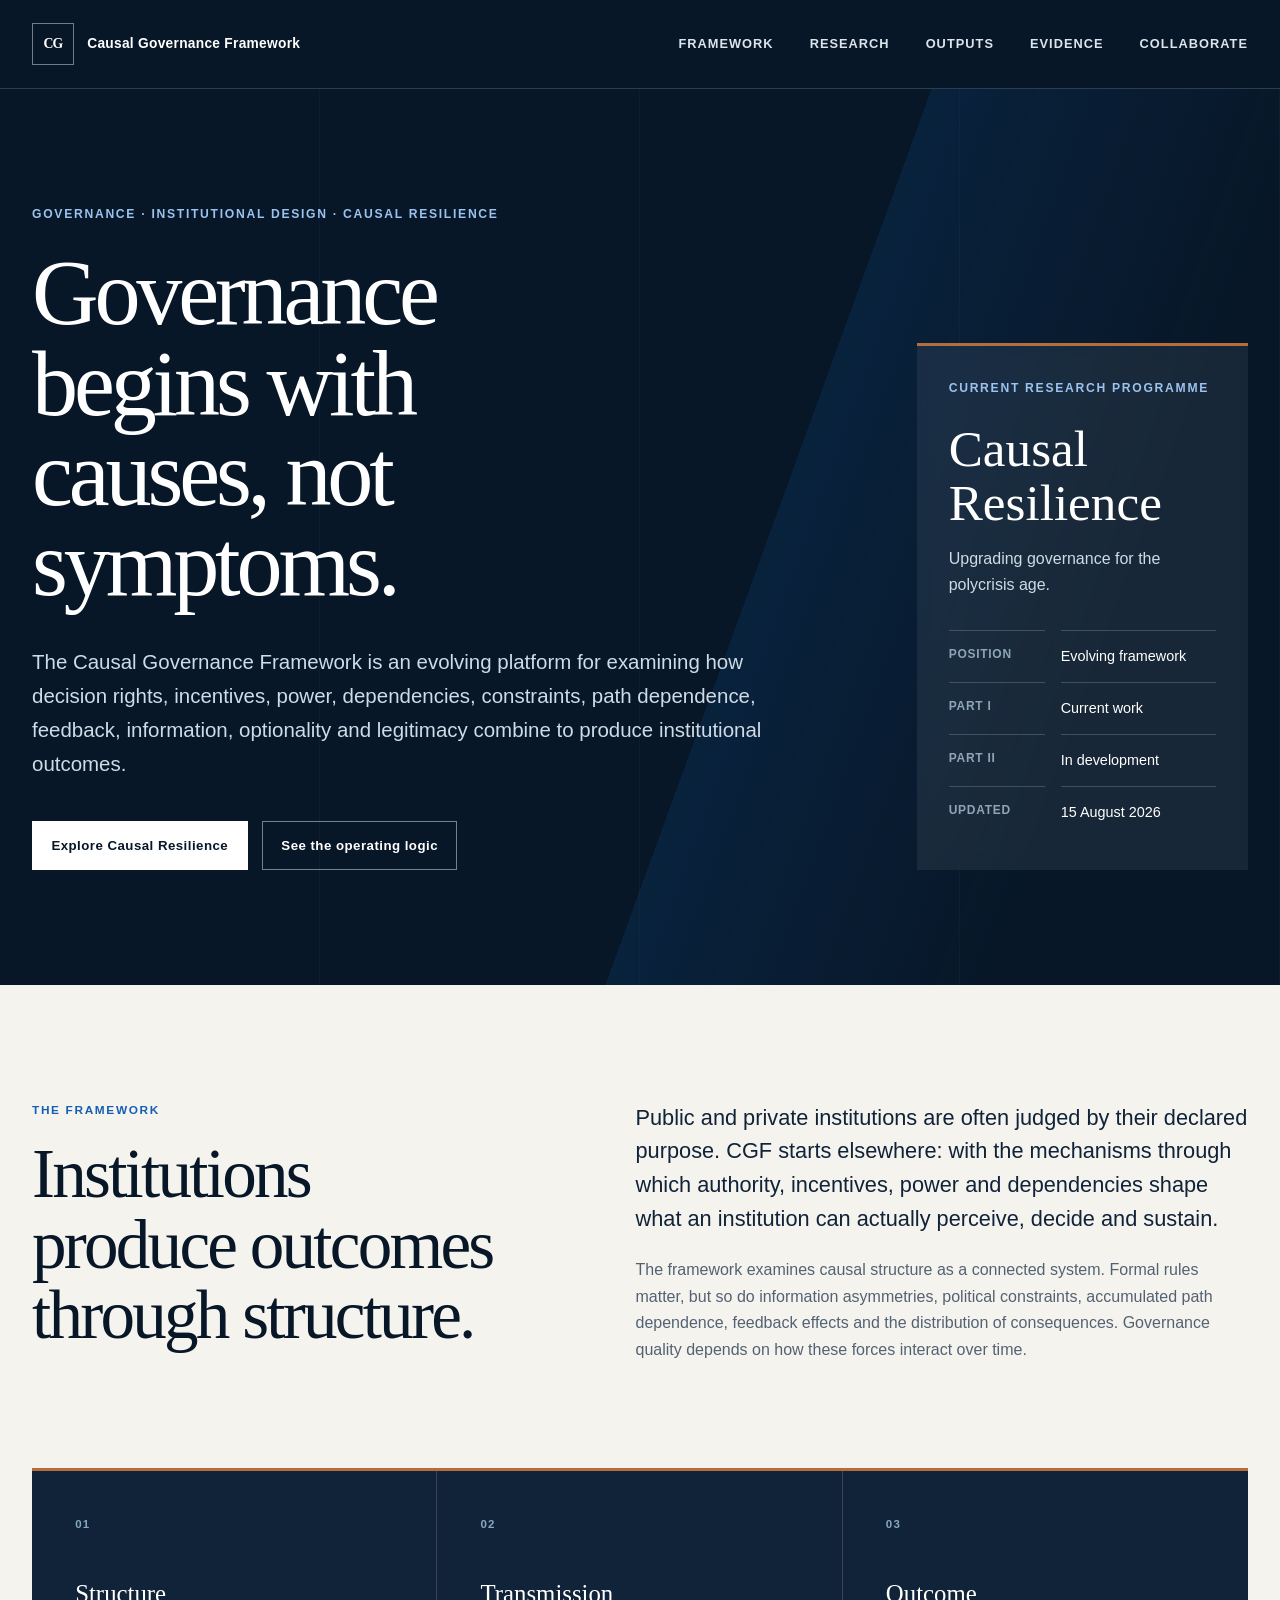
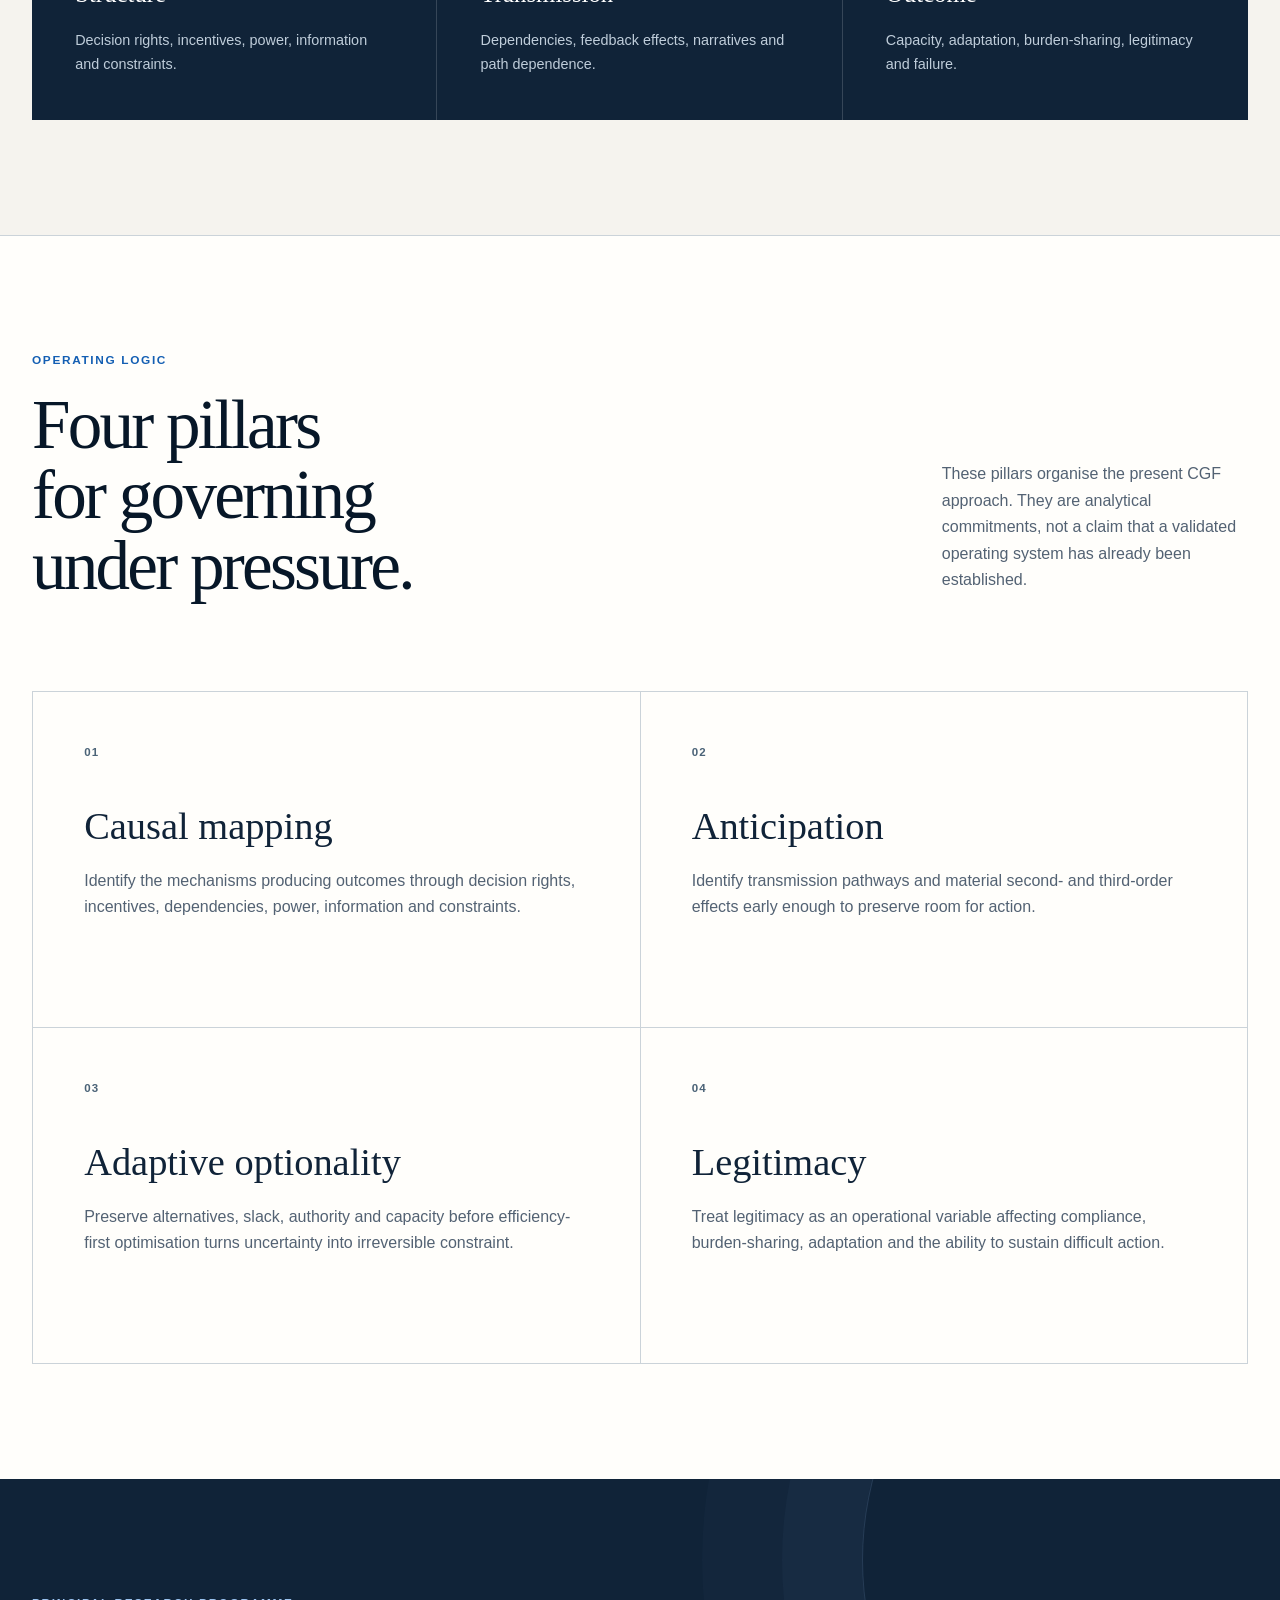
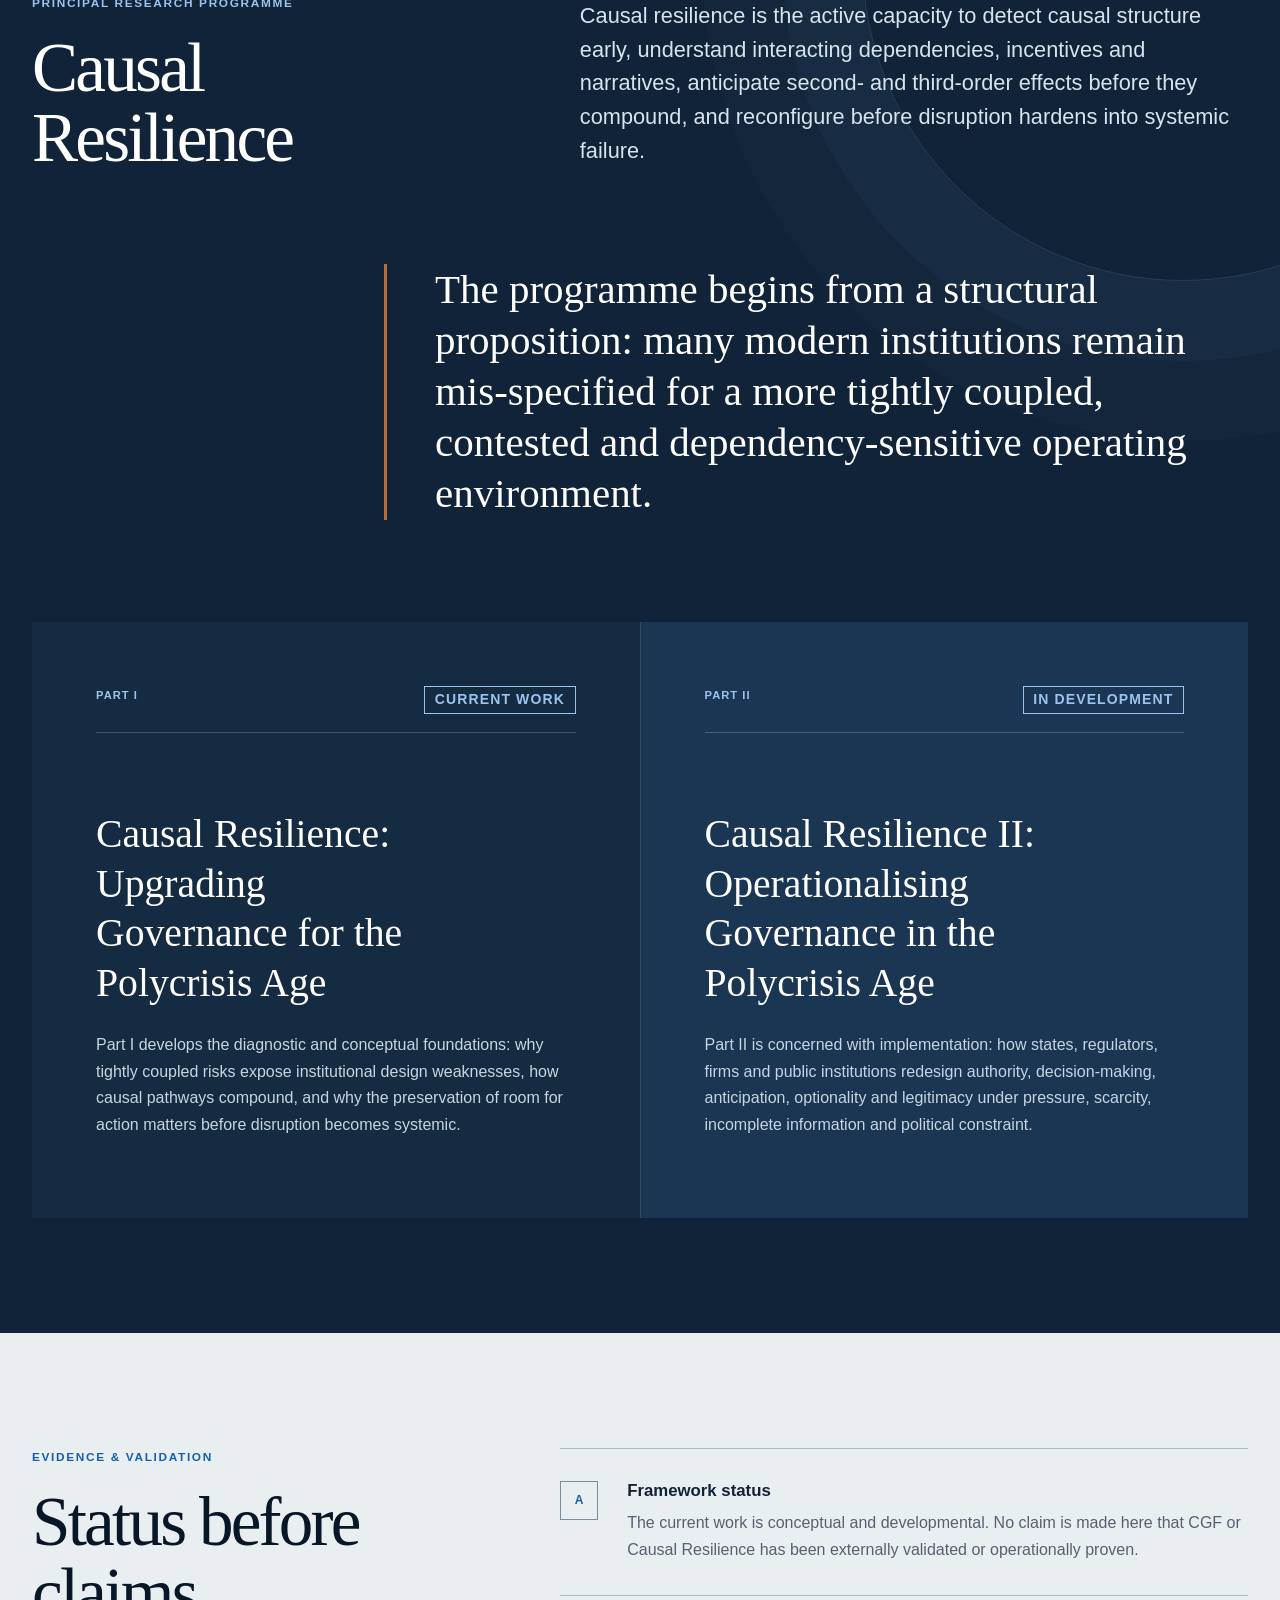
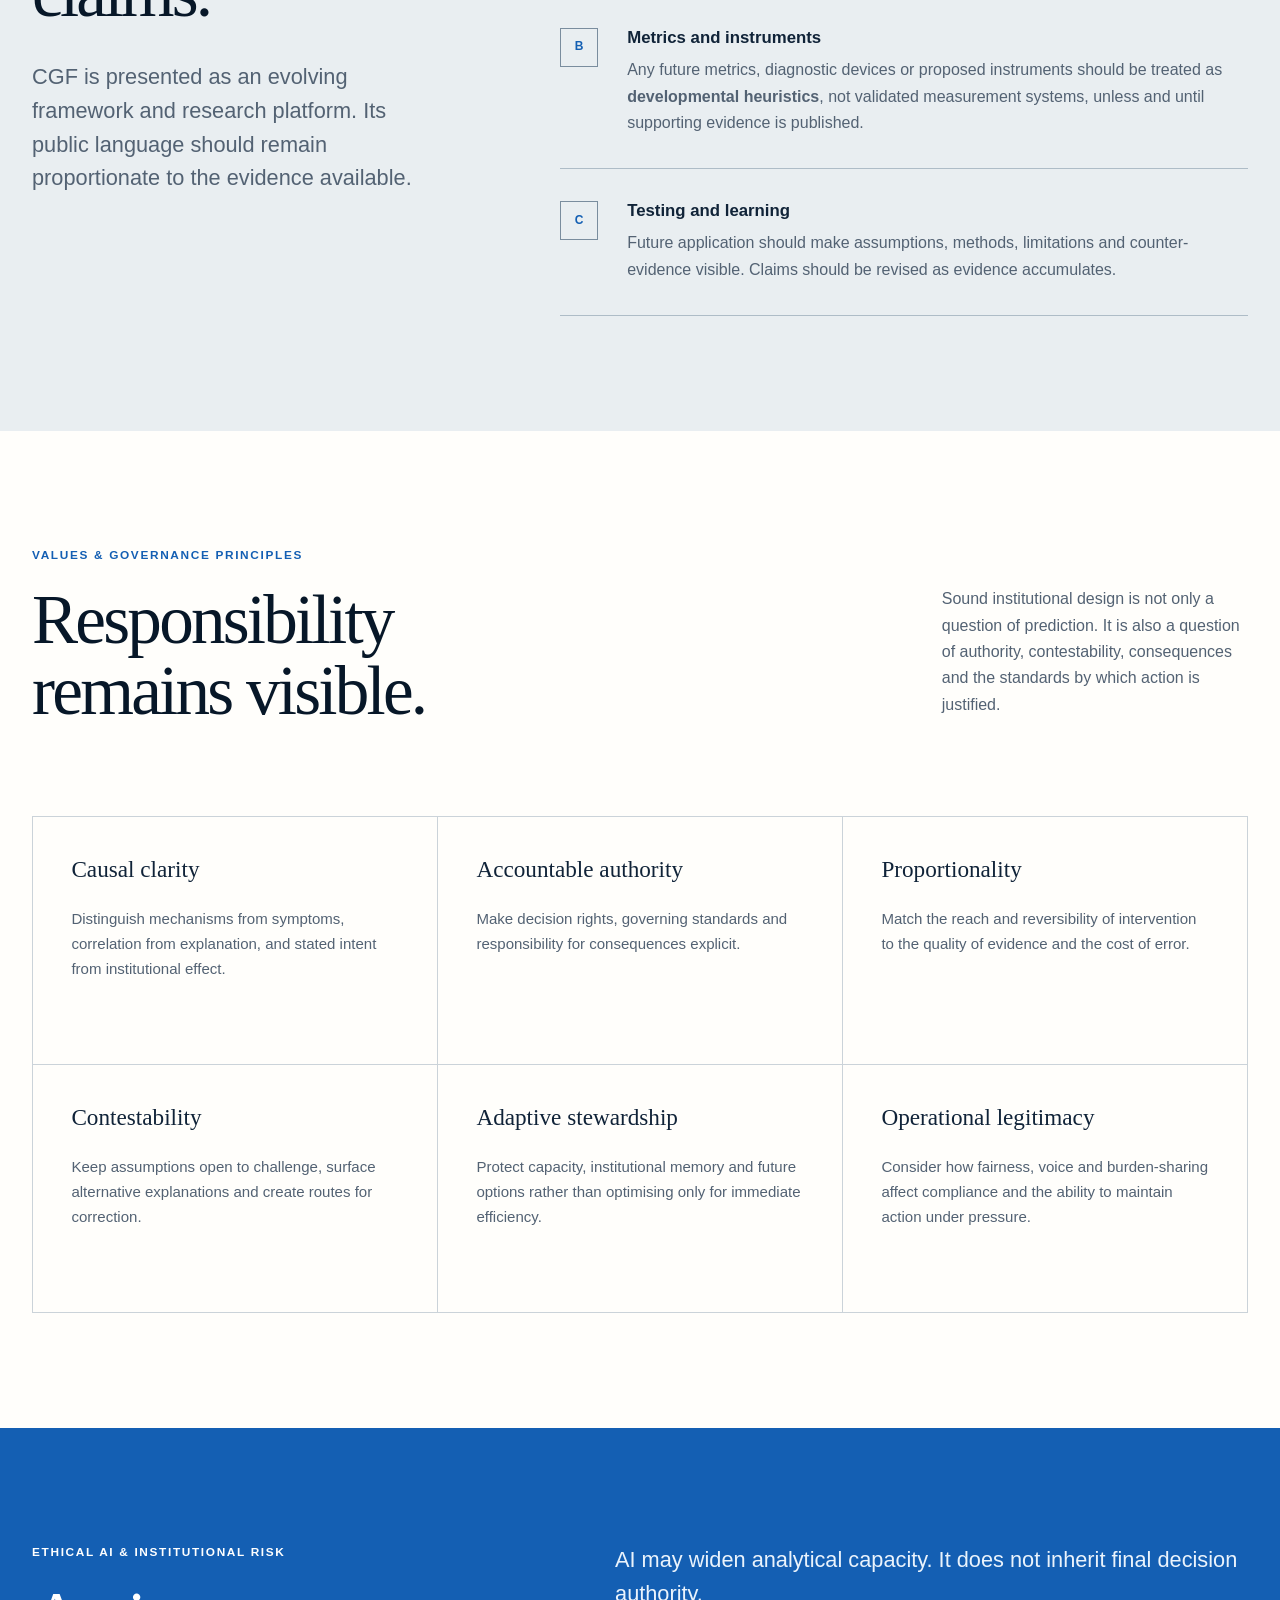
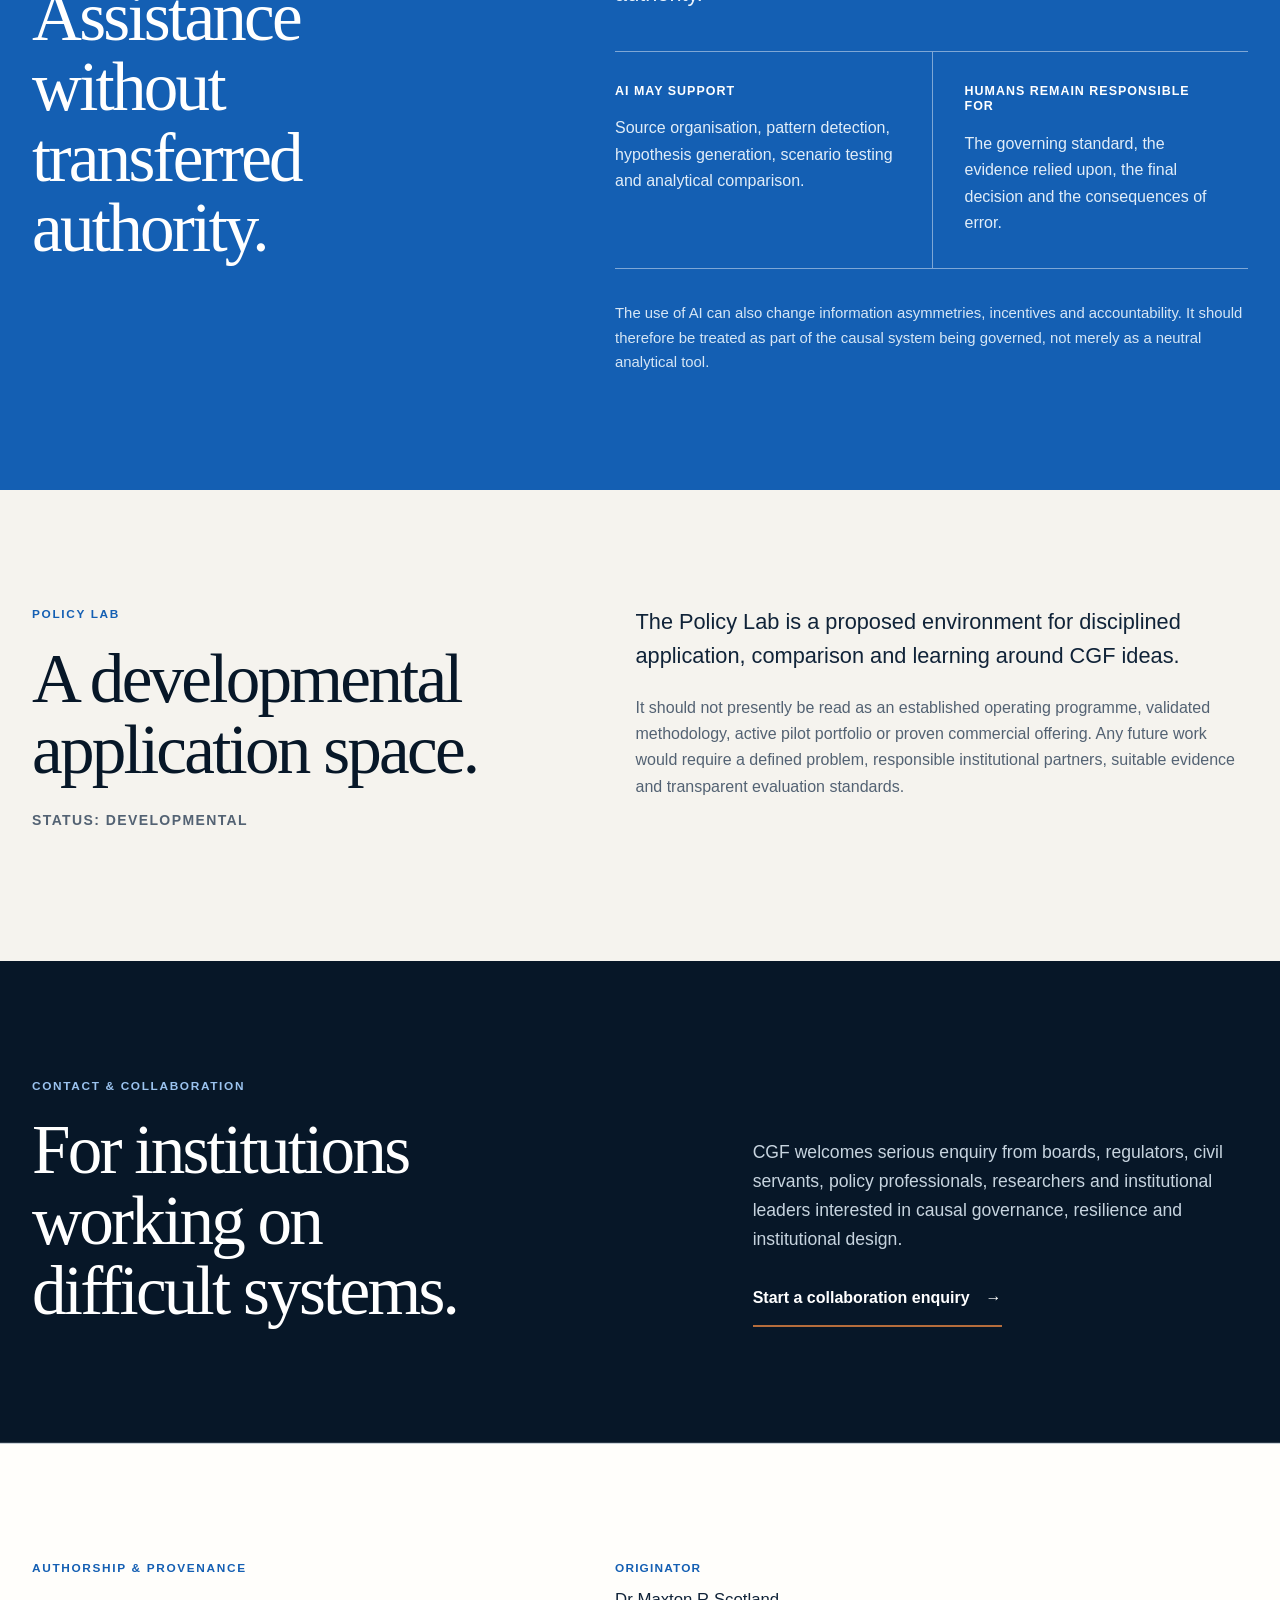
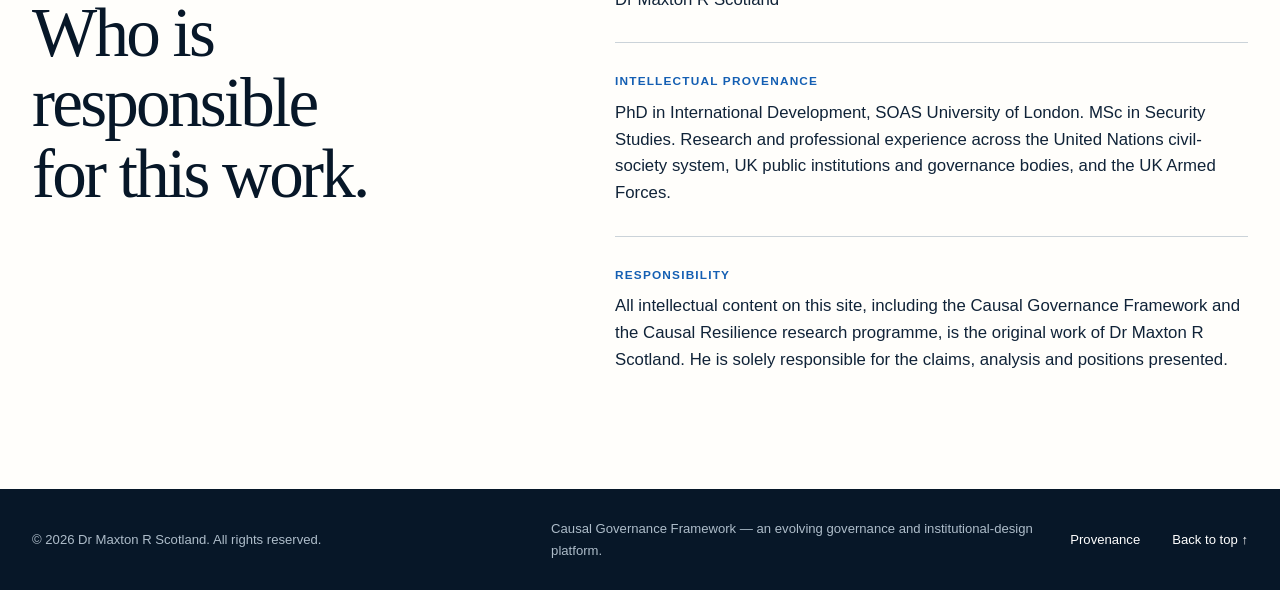
==== commit 6e676c26: "Add provenance and a source-grounded Causal Resilience work register" ====
--- a/index.html
+++ b/index.html
@@ -38,6 +38,7 @@
       <nav aria-label="Primary navigation">
         <a href="#framework">Framework</a>
         <a href="#research">Research</a>
+        <a href="outputs.html">Outputs</a>
         <a href="#evidence">Evidence</a>
         <a href="#collaborate">Collaborate</a>
       </nav>
@@ -64,8 +65,10 @@
           <dl>
             <dt>Position</dt>
             <dd>Evolving framework</dd>
-            <dt>Current work</dt>
-            <dd>Part I and working Part II</dd>
+            <dt>Part I</dt>
+            <dd>Current work</dd>
+            <dt>Part II</dt>
+            <dd>In development</dd>
             <dt>Updated</dt>
             <dd>15 August 2026</dd>
           </dl>
@@ -155,7 +158,7 @@
           <article class="research-card">
             <div class="card-status">
               <span>Part I</span>
-              <span>Current work</span>
+              <span class="status-tag">Current work</span>
             </div>
             <h3>Causal Resilience: Upgrading Governance for the Polycrisis Age</h3>
             <p>Part I develops the diagnostic and conceptual foundations: why tightly coupled risks expose institutional design weaknesses, how causal pathways compound, and why the preservation of room for action matters before disruption becomes systemic.</p>
@@ -164,7 +167,7 @@
           <article class="research-card research-card-accent">
             <div class="card-status">
               <span>Part II</span>
-              <span>Working follow-on</span>
+              <span class="status-tag">In development</span>
             </div>
             <h3>Causal Resilience II: Operationalising Governance in the Polycrisis Age</h3>
             <p>Part II is concerned with implementation: how states, regulators, firms and public institutions redesign authority, decision-making, anticipation, optionality and legitimacy under pressure, scarcity, incomplete information and political constraint.</p>
@@ -274,6 +277,7 @@
         <div>
           <p class="section-label">Policy Lab</p>
           <h2 class="display-heading" id="lab-title">A developmental application space.</h2>
+          <p class="lab-status-tag">Status: Developmental</p>
         </div>
         <div>
           <p class="lead">The Policy Lab is a proposed environment for disciplined application, comparison and learning around CGF ideas.</p>
@@ -294,12 +298,32 @@
         </div>
       </div>
     </section>
+
+    <section class="section provenance-section" id="provenance" aria-labelledby="provenance-title">
+      <div class="shell provenance-grid">
+        <div>
+          <p class="section-label">Authorship &amp; provenance</p>
+          <h2 class="display-heading" id="provenance-title">Who is responsible for this work.</h2>
+        </div>
+        <div class="provenance-copy">
+          <dl class="provenance-list">
+            <dt>Originator</dt>
+            <dd>Dr Maxton R Scotland</dd>
+            <dt>Intellectual provenance</dt>
+            <dd>PhD in International Development, SOAS University of London. MSc in Security Studies. Research and professional experience across the United Nations civil-society system, UK public institutions and governance bodies, and the UK Armed Forces.</dd>
+            <dt>Responsibility</dt>
+            <dd>All intellectual content on this site, including the Causal Governance Framework and the Causal Resilience research programme, is the original work of Dr Maxton R Scotland. He is solely responsible for the claims, analysis and positions presented.</dd>
+          </dl>
+        </div>
+      </div>
+    </section>
   </main>
 
   <footer class="site-footer">
     <div class="shell footer-inner">
-      <p>&copy; 2026 Causal Governance Framework</p>
-      <p>An evolving governance and institutional-design platform.</p>
+      <p>&copy; 2026 Dr Maxton R Scotland. All rights reserved.</p>
+      <p>Causal Governance Framework &mdash; an evolving governance and institutional-design platform.</p>
+      <a href="#provenance">Provenance</a>
       <a href="#top">Back to top <span aria-hidden="true">&uarr;</span></a>
     </div>
   </footer>
--- a/style.css
+++ b/style.css
@@ -112,7 +112,8 @@
 }
 
 nav a:hover,
-nav a:focus-visible {
+nav a:focus-visible,
+nav a[aria-current="page"] {
   color: #fff;
   text-decoration: underline;
   text-underline-offset: 0.35rem;
@@ -684,7 +685,7 @@
 
 .footer-inner {
   display: grid;
-  grid-template-columns: 1fr 1fr auto;
+  grid-template-columns: 1fr 1fr auto auto;
   gap: 2rem;
   align-items: center;
 }
@@ -698,6 +699,209 @@
   padding-block: 0.25rem;
   color: #fff;
   text-decoration: none;
+}
+
+/* === Provenance section === */
+.provenance-section {
+  border-top: 1px solid var(--line);
+  background: var(--paper-bright);
+}
+
+.provenance-grid {
+  display: grid;
+  grid-template-columns: minmax(0, 0.85fr) minmax(22rem, 1.15fr);
+  gap: clamp(3.5rem, 9vw, 8.5rem);
+}
+
+.provenance-list {
+  margin: 0;
+  display: grid;
+  grid-template-columns: 1fr;
+  gap: 0;
+}
+
+.provenance-list dt {
+  margin-top: 1.8rem;
+  padding-top: 1.8rem;
+  border-top: 1px solid var(--line);
+  color: var(--blue);
+  font-size: 0.74rem;
+  font-weight: 800;
+  letter-spacing: 0.1em;
+  text-transform: uppercase;
+}
+
+.provenance-list dt:first-child {
+  margin-top: 0;
+  padding-top: 0;
+  border-top: 0;
+}
+
+.provenance-list dd {
+  margin: 0.5rem 0 0;
+  font-size: 1.05rem;
+  line-height: 1.6;
+}
+
+/* === Status tags (shared) === */
+.status-tag {
+  display: inline-block;
+  padding: 0.2rem 0.6rem;
+  border: 1px solid currentColor;
+  font-size: 0.875rem;
+  font-weight: 800;
+  letter-spacing: 0.08em;
+  text-transform: uppercase;
+  line-height: 1.4;
+}
+
+.lab-status-tag {
+  margin-top: 1.5rem;
+  color: var(--muted);
+  font-size: 0.875rem;
+  font-weight: 800;
+  letter-spacing: 0.1em;
+  text-transform: uppercase;
+}
+
+/* === Outputs page === */
+.outputs-intro-section {
+  background: var(--ink-deep);
+  color: #fff;
+}
+
+.outputs-intro {
+  display: grid;
+  grid-template-columns: minmax(0, 0.85fr) minmax(22rem, 1.15fr);
+  gap: clamp(3.5rem, 9vw, 8.5rem);
+  align-items: end;
+}
+
+.outputs-intro .display-heading {
+  color: #fff;
+}
+
+.outputs-intro .lead {
+  color: #d7e3ed;
+  margin-bottom: 1.5rem;
+}
+
+.outputs-note {
+  color: #8fa5b8;
+  font-size: 0.93rem;
+}
+
+.outputs-section {
+  background: var(--paper);
+}
+
+.output-register {
+  border-top: 1px solid var(--line);
+}
+
+.output-entry {
+  padding: clamp(2rem, 4vw, 3.5rem) 0;
+  border-bottom: 1px solid var(--line);
+}
+
+.output-meta {
+  display: flex;
+  gap: 1rem;
+  flex-wrap: wrap;
+  align-items: center;
+  margin-bottom: 1.5rem;
+}
+
+.output-entry h3 {
+  max-width: 38ch;
+  font-family: Georgia, "Times New Roman", serif;
+  font-size: clamp(1.5rem, 2.8vw, 2.2rem);
+  font-weight: 400;
+  line-height: 1.2;
+}
+
+.output-entry > p {
+  max-width: 52rem;
+  color: var(--muted);
+  margin-bottom: 2rem;
+}
+
+.output-details {
+  margin: 0;
+  display: grid;
+  grid-template-columns: 7rem 1fr;
+  column-gap: 1rem;
+  font-size: 0.88rem;
+}
+
+.output-details dt,
+.output-details dd {
+  padding: 0.5rem 0;
+  border-top: 1px solid var(--line);
+}
+
+.output-details dt {
+  color: var(--muted);
+  font-weight: 700;
+}
+
+.output-details dd {
+  margin: 0;
+}
+
+.outputs-status-section {
+  background: var(--paper-bright);
+  border-top: 1px solid var(--line);
+}
+
+.outputs-status-grid {
+  display: grid;
+  grid-template-columns: minmax(0, 0.7fr) minmax(22rem, 1.3fr);
+  gap: clamp(3.5rem, 9vw, 8.5rem);
+}
+
+.outputs-status-grid h2 {
+  font-size: clamp(1.7rem, 3vw, 2.4rem);
+  margin-top: 0;
+}
+
+.outputs-status-grid > div > p {
+  color: var(--muted);
+}
+
+.status-definitions {
+  margin: 0;
+  border-top: 1px solid var(--line);
+}
+
+.status-definitions > div {
+  padding: 1.2rem 0;
+  border-bottom: 1px solid var(--line);
+}
+
+.status-definitions dt {
+  font-weight: 700;
+  font-size: 0.95rem;
+  margin-bottom: 0.3rem;
+}
+
+.status-definitions dd {
+  margin: 0;
+  color: var(--muted);
+  font-size: 0.9rem;
+}
+
+/* === Screen-reader only utility === */
+.sr-only {
+  position: absolute;
+  width: 1px;
+  height: 1px;
+  padding: 0;
+  margin: -1px;
+  overflow: hidden;
+  clip: rect(0, 0, 0, 0);
+  white-space: nowrap;
+  border: 0;
 }
 
 @media (max-width: 52rem) {
@@ -730,7 +934,10 @@
   .evidence-grid,
   .ai-grid,
   .lab-grid,
-  .collaboration-grid {
+  .collaboration-grid,
+  .provenance-grid,
+  .outputs-intro,
+  .outputs-status-grid {
     grid-template-columns: 1fr;
     gap: 2.5rem;
   }
@@ -776,6 +983,25 @@
 }
 
 @media (max-width: 35rem) {
+  .output-meta {
+    flex-direction: column;
+    align-items: flex-start;
+    gap: 0.5rem;
+  }
+
+  .output-details {
+    grid-template-columns: 1fr;
+  }
+
+  .output-details dt {
+    padding-bottom: 0;
+  }
+
+  .output-details dd {
+    padding-top: 0;
+    border-top: 0;
+  }
+
   .shell {
     width: min(calc(100% - 2rem), var(--shell));
   }
@@ -869,7 +1095,7 @@
   }
 }
 
-@media (max-width: 23.5rem) {
+@media (max-width: 28rem) {
   nav {
     display: grid;
     grid-template-columns: repeat(2, minmax(0, 1fr));
